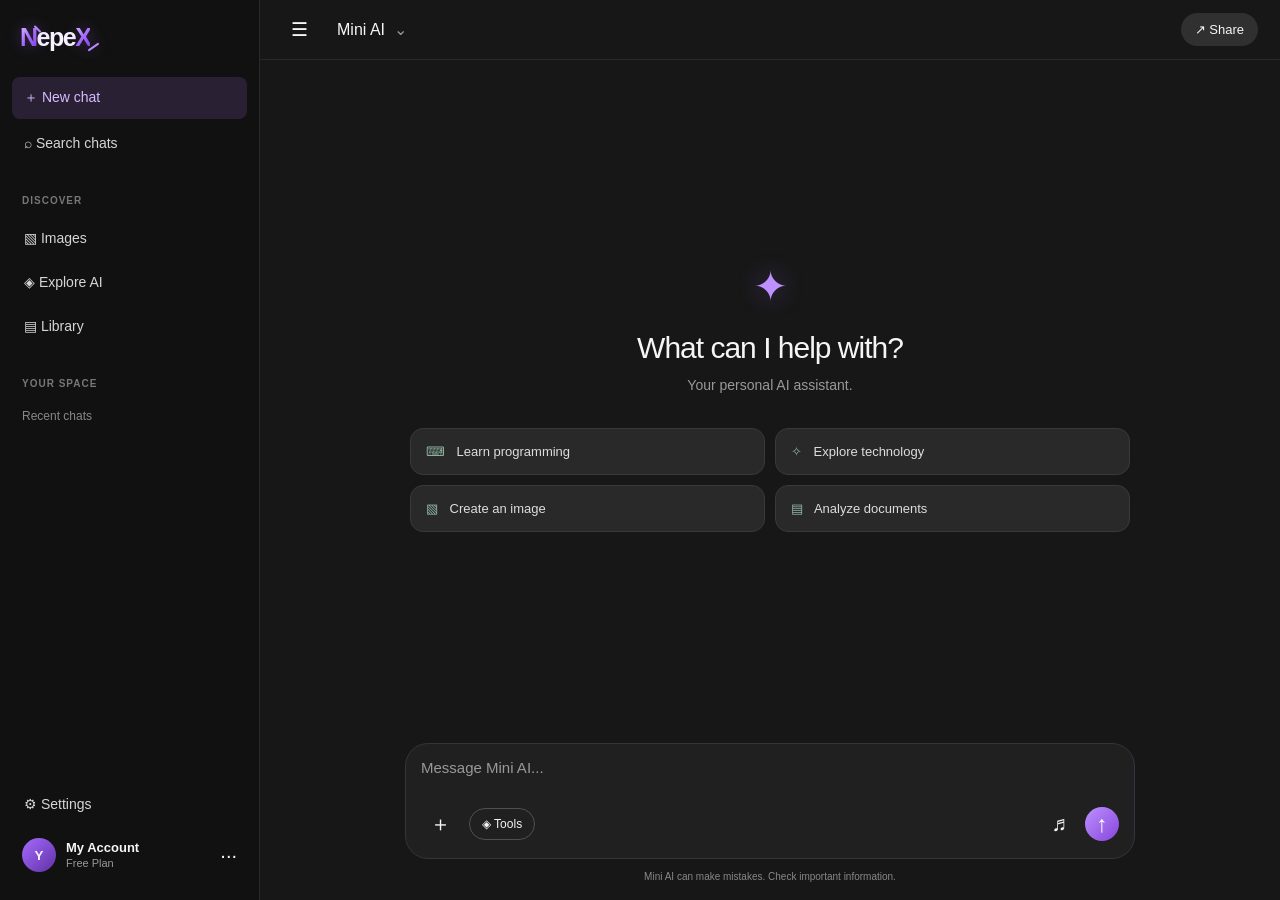
==== index.html @ f438d173 "Add files via upload" ====
<!DOCTYPE html>
<html lang="en">
<head>
    <meta charset="UTF-8">
    <meta name="viewport" content="width=device-width, initial-scale=1.0">
    <title>NepeX</title>
    <link rel="stylesheet" href="style.css">
</head>

<body>

<div class="app">

    <!-- SIDEBAR -->
    <aside class="sidebar" id="sidebar">

        <div class="side-top">
            <div class="brand">
    <span class="logo-n">N</span><span>epe</span><span class="logo-x">X</span>
</div>
            <button class="icon-btn close-btn" onclick="toggleSidebar()">✕</button>
        </div>

        <button class="side-button active" onclick="newChat()">
            ＋ New chat
        </button>

        <button class="side-button" onclick="showFeature('Search chats')">
            ⌕ Search chats
        </button>

        <div class="menu-label">DISCOVER</div>

        <button class="side-button" onclick="showFeature('Images')">
            ▧ Images
        </button>

        <button class="side-button" onclick="showFeature('Explore AI')">
            ◈ Explore AI
        </button>

        <button class="side-button" onclick="showFeature('Library')">
            ▤ Library
        </button>

        <div class="menu-label">YOUR SPACE</div>

        <div class="recent-label">Recent chats</div>
        <div id="history">
            <div class="history-item">✦ Welcome to Mini AI</div>
        </div>

        <div class="side-bottom">
            <button class="side-button" onclick="showFeature('Settings')">
                ⚙ Settings
            </button>

            <button class="profile" onclick="showFeature('My Account')">
                <div class="avatar">Y</div>
                <div>
                    <strong>My Account</strong>
                    <small>Free Plan</small>
                </div>
                <span class="profile-more">···</span>
            </button>
        </div>

    </aside>

    <!-- MAIN CONTENT -->
    <main class="main">

        <header class="topbar">
            <div class="top-left">
                <button class="icon-btn" onclick="toggleSidebar()">☰</button>
                <span class="mobile-brand">Mini AI</span>
                <button class="model-btn" onclick="showFeature('Model selection')">
                    Mini AI <span>⌄</span>
                </button>
            </div>

            <button class="share-btn" onclick="showFeature('Share')">
                ↗ Share
            </button>
        </header>

        <!-- CHAT AREA -->
        <section class="chat-area" id="chatArea">

            <div class="welcome" id="welcome">

                <div class="welcome-icon">✦</div>

                <h1>What can I help with?</h1>

                <p>Your personal AI assistant.</p>

                <div class="suggestions">

                    <button onclick="useSuggestion('What is HTML?')">
                        <span>⌨</span>
                        Learn programming
                    </button>

                    <button onclick="useSuggestion('Explain CSS')">
                        <span>✧</span>
                        Explore technology
                    </button>

                    <button onclick="showFeature('Image generation')">
                        <span>▧</span>
                        Create an image
                    </button>

                    <button onclick="showFeature('Document analysis')">
                        <span>▤</span>
                        Analyze documents
                    </button>

                </div>

            </div>

            <div id="chatbox" class="chatbox"></div>

        </section>

        <!-- INPUT AREA -->
        <footer class="input-section">

            <div class="input-box">

                <textarea
                    id="userInput"
                    placeholder="Message Mini AI..."
                    rows="1"
                ></textarea>

                <div class="input-actions">

                    <div class="left-actions">
                        <button class="input-btn"
                            onclick="showFeature('File attachments')">
                            ＋
                        </button>

                        <button class="tool-btn"
                            onclick="showFeature('Tools')">
                            ◈ Tools
                        </button>
                    </div>

                    <div class="right-actions">

                        <button class="input-btn"
                            onclick="showFeature('Voice mode')">
                            ♬
                        </button>

                        <button class="send-btn" onclick="sendMessage()">
                            ↑
                        </button>

                    </div>

                </div>

            </div>

            <p class="disclaimer">
                Mini AI can make mistakes. Check important information.
            </p>

        </footer>

    </main>

</div>

<!-- NOTIFICATION -->
<div id="toast" class="toast"></div>

<script src="script.js"></script>

</body>
</html>
---- style.css ----
* {
    margin: 0;
    padding: 0;
    box-sizing: border-box;
}

body {
    background: #212121;
    color: #ececec;
    font-family: Arial, sans-serif;
    height: 100vh;
    overflow: hidden;
}

button {
    font-family: inherit;
    cursor: pointer;
    color: inherit;
    border: none;
}

/* MAIN APP */

.app {
    display: flex;
    height: 100vh;
}

/* SIDEBAR */

.sidebar {
    width: 260px;
    background: #171717;
    padding: 18px 12px;
    display: flex;
    flex-direction: column;
    flex-shrink: 0;
    transition: margin-left 0.25s ease;
}

.sidebar.hidden {
    margin-left: -260px;
}

.side-top {
    display: flex;
    justify-content: space-between;
    align-items: center;
    padding: 5px 8px 25px;
}

.brand {
    font-size: 21px;
    font-weight: bold;
    letter-spacing: -1px;
}

.icon-btn {
    background: transparent;
    padding: 9px;
    border-radius: 8px;
    font-size: 19px;
}

.icon-btn:hover,
.side-button:hover,
.profile:hover {
    background: #292929;
}

.close-btn {
    display: none;
}

.side-button {
    width: 100%;
    background: transparent;
    padding: 12px;
    text-align: left;
    border-radius: 8px;
    font-size: 14px;
    color: #d6d6d6;
    margin-bottom: 4px;
}

.side-button.active {
    background: #292929;
}

.menu-label {
    font-size: 10px;
    color: #777;
    font-weight: bold;
    margin: 28px 10px 12px;
    letter-spacing: 1px;
}

.recent-label {
    font-size: 12px;
    color: #888;
    margin: 8px 10px;
}

.history-item {
    padding: 10px;
    font-size: 13px;
    color: #aaa;
    border-radius: 7px;
    overflow: hidden;
    text-overflow: ellipsis;
    white-space: nowrap;
}

.side-bottom {
    margin-top: auto;
}

.profile {
    display: flex;
    width: 100%;
    align-items: center;
    gap: 10px;
    padding: 10px;
    background: transparent;
    text-align: left;
    border-radius: 9px;
}

.avatar {
    width: 34px;
    height: 34px;
    border-radius: 50%;
    background: #477b68;
    display: grid;
    place-items: center;
    font-weight: bold;
}

.profile strong {
    display: block;
    font-size: 13px;
}

.profile small {
    color: #999;
    font-size: 11px;
}

.profile-more {
    margin-left: auto;
    font-size: 20px;
}

/* MAIN AREA */

.main {
    flex: 1;
    min-width: 0;
    display: flex;
    flex-direction: column;
    position: relative;
}

.topbar {
    height: 60px;
    display: flex;
    align-items: center;
    justify-content: space-between;
    padding: 0 22px;
}

.top-left {
    display: flex;
    align-items: center;
    gap: 12px;
}

.model-btn {
    background: transparent;
    font-size: 16px;
    padding: 8px;
}

.model-btn span {
    color: #999;
    margin-left: 5px;
}

.share-btn {
    background: #303030;
    padding: 9px 14px;
    border-radius: 20px;
    font-size: 13px;
}

.share-btn:hover {
    background: #414141;
}

.mobile-brand {
    display: none;
}

/* CHAT AREA */

.chat-area {
    flex: 1;
    overflow-y: auto;
    display: flex;
    flex-direction: column;
    align-items: center;
    padding: 20px;
}

.welcome {
    margin: auto;
    width: 100%;
    max-width: 720px;
    text-align: center;
    padding: 20px 0;
}

.welcome-icon {
    font-size: 42px;
    color: #91b9a7;
    margin-bottom: 20px;
}

.welcome h1 {
    font-size: 30px;
    font-weight: 500;
    letter-spacing: -1px;
}

.welcome p {
    color: #999;
    margin-top: 12px;
    font-size: 14px;
}

.suggestions {
    display: grid;
    grid-template-columns: 1fr 1fr;
    gap: 10px;
    margin-top: 35px;
}

.suggestions button {
    background: #292929;
    border: 1px solid #393939;
    border-radius: 13px;
    padding: 15px;
    text-align: left;
    font-size: 13px;
    color: #ddd;
}

.suggestions button:hover {
    background: #353535;
}

.suggestions span {
    margin-right: 8px;
    color: #91b9a7;
}

/* CHAT MESSAGES */

.chatbox {
    width: 100%;
    max-width: 720px;
    margin: 0 auto;
}

.message {
    margin: 16px 0;
    padding: 13px 16px;
    line-height: 1.7;
    font-size: 14px;
    border-radius: 15px;
    max-width: 85%;
    overflow-wrap: anywhere;
}

.user-message {
    background: #303030;
    margin-left: auto;
    width: fit-content;
}

.ai-message {
    color: #e5e5e5;
    margin-right: auto;
}

/* INPUT */

.input-section {
    width: 100%;
    max-width: 770px;
    padding: 10px 20px 18px;
    margin: 0 auto;
}

.input-box {
    background: #303030;
    border: 1px solid #454545;
    border-radius: 23px;
    padding: 15px;
}

.input-box:focus-within {
    border-color: #666;
}

textarea {
    width: 100%;
    resize: none;
    outline: none;
    border: none;
    background: transparent;
    color: white;
    font-size: 15px;
    min-height: 30px;
    max-height: 130px;
    font-family: inherit;
}

textarea::placeholder {
    color: #999;
}

.input-actions {
    display: flex;
    justify-content: space-between;
    align-items: center;
    margin-top: 12px;
}

.left-actions,
.right-actions {
    display: flex;
    align-items: center;
    gap: 9px;
}

.input-btn {
    background: transparent;
    font-size: 21px;
    padding: 5px 9px;
    border-radius: 50%;
}

.input-btn:hover,
.tool-btn:hover {
    background: #454545;
}

.tool-btn {
    background: transparent;
    padding: 8px 12px;
    border: 1px solid #505050;
    border-radius: 20px;
    font-size: 12px;
}

.send-btn {
    width: 34px;
    height: 34px;
    border-radius: 50%;
    background: #eee;
    color: #171717;
    font-size: 23px;
    font-weight: bold;
}

.send-btn:hover {
    background: #ccc;
}

.disclaimer {
    text-align: center;
    font-size: 10px;
    color: #888;
    margin-top: 12px;
}

/* NOTIFICATION */

.toast {
    position: fixed;
    bottom: 25px;
    left: 50%;
    transform: translateX(-50%) translateY(20px);
    background: #333;
    border: 1px solid #555;
    padding: 13px 20px;
    border-radius: 10px;
    font-size: 13px;
    opacity: 0;
    pointer-events: none;
    transition: 0.25s;
    z-index: 100;
}

.toast.show {
    opacity: 1;
    transform: translateX(-50%) translateY(0);
}

/* MOBILE */

@media (max-width: 650px) {

    .sidebar {
        position: fixed;
        top: 0;
        bottom: 0;
        left: 0;
        z-index: 20;
        width: 270px;
    }

    .sidebar.hidden {
        margin-left: -270px;
    }

    .close-btn {
        display: block;
    }

    .mobile-brand {
        display: block;
        font-weight: bold;
    }

    .topbar {
        padding: 0 10px;
    }

    .welcome h1 {
        font-size: 24px;
    }

    .suggestions {
        grid-template-columns: 1fr;
    }

    .input-section {
        padding: 10px;
    }

    .share-btn {
        font-size: 12px;
    }
}

.history-item {
    display: block;
    color: #aaa;
    font-size: 13px;
    padding: 11px;
    border-radius: 8px;
    margin-bottom: 3px;
    overflow: hidden;
    text-overflow: ellipsis;
    white-space: nowrap;
}

.history-item:hover {
    background: #292929 !important;
    color: white;
}
/* =========================
   NEPEX PREMIUM DESIGN
========================= */

:root {
    --bg: #171717;
    --sidebar: #111111;
    --panel: #202020;
    --border: #303030;
    --text: #f5f5f5;
    --muted: #929292;
    --purple: #a66bff;
    --purple-light: #d0aaff;
}

/* Main background */

body {
    background: var(--bg);
    color: var(--text);
}

/* Sidebar */

.sidebar {
    background: var(--sidebar);
    border-right: 1px solid #292929;
}

/* Premium NepeX logo */

.brand {
    display: inline-flex;
    align-items: center;
    font-size: 25px;
    font-weight: 800;
    letter-spacing: -1.5px;
    color: #f5f1ff;
    position: relative;
}

.logo-n,
.logo-x {
    display: inline-block;
    position: relative;
    background: linear-gradient(
        135deg,
        #e0c5ff,
        #a66bff,
        #7738df
    );

    -webkit-background-clip: text;
    background-clip: text;
    color: transparent;
    filter: drop-shadow(0 0 7px rgba(166, 107, 255, 0.35));
}

.logo-n::after {
    content: "";
    position: absolute;
    width: 9px;
    height: 2px;
    background: #b987ff;
    right: -5px;
    top: 5px;
    transform: rotate(45deg);
    border-radius: 5px;
}

.logo-x::after {
    content: "";
    position: absolute;
    width: 13px;
    height: 2px;
    background: #b987ff;
    right: -10px;
    bottom: 4px;
    transform: rotate(-35deg);
    border-radius: 5px;
}

/* Sidebar buttons */

.side-button {
    transition: 0.2s ease;
}

.side-button:hover {
    background: #25212b;
}

.side-button.active {
    background: #292033;
    color: #d7baff;
}

/* Header */

header {
    border-bottom: 1px solid #292929;
}

/* Input area */

.input-box {
    background: #202020;
    border: 1px solid #38323f;
    transition: 0.25s ease;
}

.input-box:focus-within {
    border-color: #8050b8;
    box-shadow: 0 0 0 3px rgba(166, 107, 255, 0.08);
}

/* Send button */

.send-btn {
    background: linear-gradient(135deg, #bd91ff, #8645db);
    color: white;
    border: none;
    transition: 0.2s ease;
}

.send-btn:hover {
    transform: scale(1.06);
    box-shadow: 0 0 18px rgba(166, 107, 255, 0.35);
}

/* Suggestion cards */

.suggestion-card {
    background: #202020;
    border: 1px solid #333333;
    transition: 0.2s ease;
}

.suggestion-card:hover {
    border-color: #8156b5;
    background: #25212b;
    transform: translateY(-3px);
}

/* Welcome icon */

.welcome-icon {
    color: #bd91ff;
    filter: drop-shadow(0 0 12px rgba(166, 107, 255, 0.4));
}

/* User avatar */

.avatar {
    background: linear-gradient(135deg, #a66bff, #6030a5);
}

/* Chat history */

.history-item:hover {
    background: #25212b;
}

/* Toast notifications */

.toast {
    border: 1px solid #62458a;
    background: #201a29;
}

/* Smooth interactions */

button {
    transition: all 0.2s ease;
}
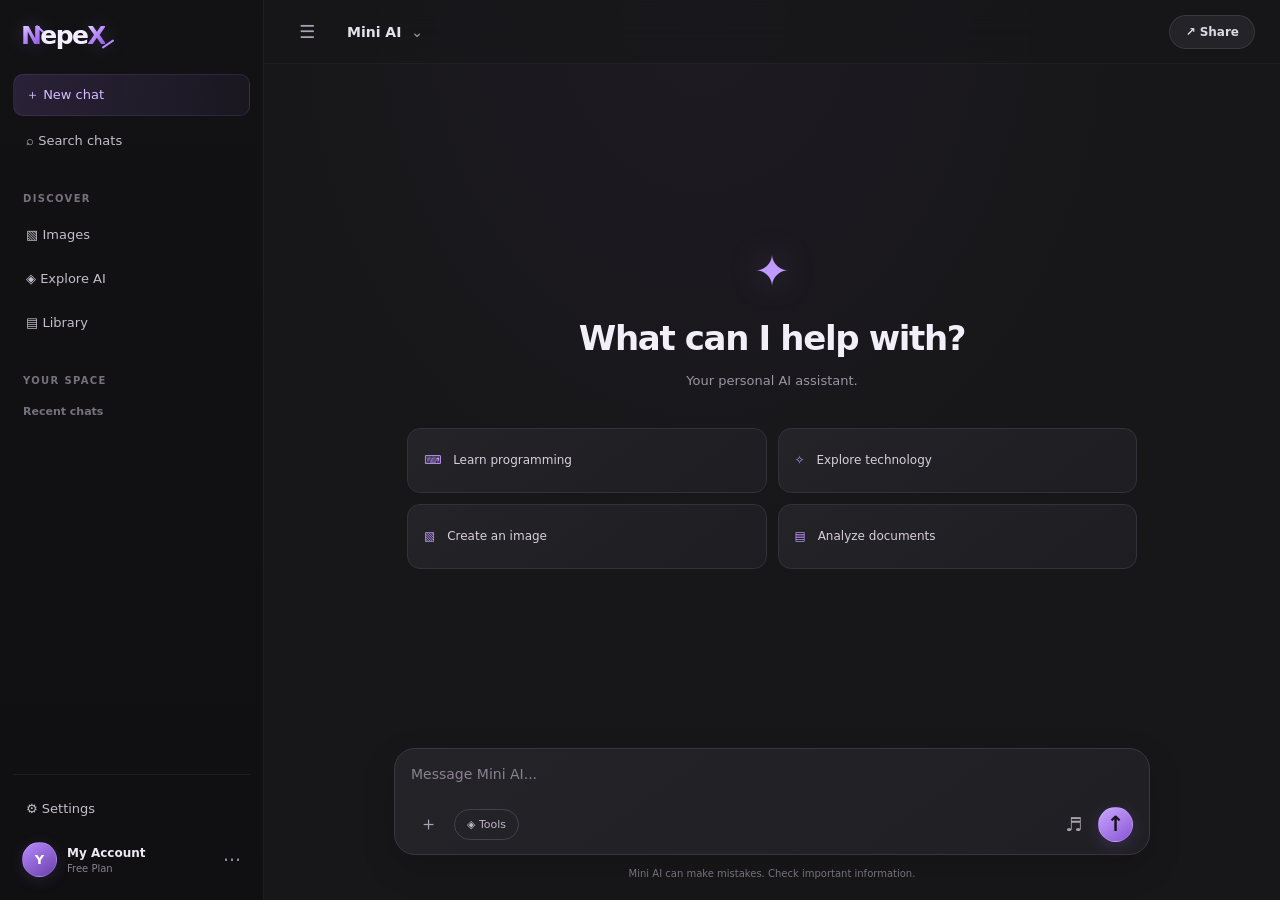
==== commit 018c08fe: "Updated design" ====
--- a/index.html
+++ b/index.html
@@ -1,187 +1,187 @@
-
-<!DOCTYPE html>
-<html lang="en">
-<head>
-    <meta charset="UTF-8">
-    <meta name="viewport" content="width=device-width, initial-scale=1.0">
-    <title>NepeX</title>
-    <link rel="stylesheet" href="style.css">
-</head>
-
-<body>
-
-<div class="app">
-
-    <!-- SIDEBAR -->
-    <aside class="sidebar" id="sidebar">
-
-        <div class="side-top">
-            <div class="brand">
-    <span class="logo-n">N</span><span>epe</span><span class="logo-x">X</span>
-</div>
-            <button class="icon-btn close-btn" onclick="toggleSidebar()">✕</button>
-        </div>
-
-        <button class="side-button active" onclick="newChat()">
-            ＋ New chat
-        </button>
-
-        <button class="side-button" onclick="showFeature('Search chats')">
-            ⌕ Search chats
-        </button>
-
-        <div class="menu-label">DISCOVER</div>
-
-        <button class="side-button" onclick="showFeature('Images')">
-            ▧ Images
-        </button>
-
-        <button class="side-button" onclick="showFeature('Explore AI')">
-            ◈ Explore AI
-        </button>
-
-        <button class="side-button" onclick="showFeature('Library')">
-            ▤ Library
-        </button>
-
-        <div class="menu-label">YOUR SPACE</div>
-
-        <div class="recent-label">Recent chats</div>
-        <div id="history">
-            <div class="history-item">✦ Welcome to Mini AI</div>
-        </div>
-
-        <div class="side-bottom">
-            <button class="side-button" onclick="showFeature('Settings')">
-                ⚙ Settings
-            </button>
-
-            <button class="profile" onclick="showFeature('My Account')">
-                <div class="avatar">Y</div>
-                <div>
-                    <strong>My Account</strong>
-                    <small>Free Plan</small>
-                </div>
-                <span class="profile-more">···</span>
-            </button>
-        </div>
-
-    </aside>
-
-    <!-- MAIN CONTENT -->
-    <main class="main">
-
-        <header class="topbar">
-            <div class="top-left">
-                <button class="icon-btn" onclick="toggleSidebar()">☰</button>
-                <span class="mobile-brand">Mini AI</span>
-                <button class="model-btn" onclick="showFeature('Model selection')">
-                    Mini AI <span>⌄</span>
-                </button>
-            </div>
-
-            <button class="share-btn" onclick="showFeature('Share')">
-                ↗ Share
-            </button>
-        </header>
-
-        <!-- CHAT AREA -->
-        <section class="chat-area" id="chatArea">
-
-            <div class="welcome" id="welcome">
-
-                <div class="welcome-icon">✦</div>
-
-                <h1>What can I help with?</h1>
-
-                <p>Your personal AI assistant.</p>
-
-                <div class="suggestions">
-
-                    <button onclick="useSuggestion('What is HTML?')">
-                        <span>⌨</span>
-                        Learn programming
-                    </button>
-
-                    <button onclick="useSuggestion('Explain CSS')">
-                        <span>✧</span>
-                        Explore technology
-                    </button>
-
-                    <button onclick="showFeature('Image generation')">
-                        <span>▧</span>
-                        Create an image
-                    </button>
-
-                    <button onclick="showFeature('Document analysis')">
-                        <span>▤</span>
-                        Analyze documents
-                    </button>
-
-                </div>
-
-            </div>
-
-            <div id="chatbox" class="chatbox"></div>
-
-        </section>
-
-        <!-- INPUT AREA -->
-        <footer class="input-section">
-
-            <div class="input-box">
-
-                <textarea
-                    id="userInput"
-                    placeholder="Message Mini AI..."
-                    rows="1"
-                ></textarea>
-
-                <div class="input-actions">
-
-                    <div class="left-actions">
-                        <button class="input-btn"
-                            onclick="showFeature('File attachments')">
-                            ＋
-                        </button>
-
-                        <button class="tool-btn"
-                            onclick="showFeature('Tools')">
-                            ◈ Tools
-                        </button>
-                    </div>
-
-                    <div class="right-actions">
-
-                        <button class="input-btn"
-                            onclick="showFeature('Voice mode')">
-                            ♬
-                        </button>
-
-                        <button class="send-btn" onclick="sendMessage()">
-                            ↑
-                        </button>
-
-                    </div>
-
-                </div>
-
-            </div>
-
-            <p class="disclaimer">
-                Mini AI can make mistakes. Check important information.
-            </p>
-
-        </footer>
-
-    </main>
-
-</div>
-
-<!-- NOTIFICATION -->
-<div id="toast" class="toast"></div>
-
-<script src="script.js"></script>
-
-</body>
-</html>
+
+<!DOCTYPE html>
+<html lang="en">
+<head>
+    <meta charset="UTF-8">
+    <meta name="viewport" content="width=device-width, initial-scale=1.0">
+    <title>NepeX</title>
+    <link rel="stylesheet" href="style.css">
+</head>
+
+<body>
+
+<div class="app">
+
+    <!-- SIDEBAR -->
+    <aside class="sidebar" id="sidebar">
+
+        <div class="side-top">
+            <div class="brand">
+    <span class="logo-n">N</span><span>epe</span><span class="logo-x">X</span>
+</div>
+            <button class="icon-btn close-btn" onclick="toggleSidebar()">✕</button>
+        </div>
+
+        <button class="side-button active" onclick="newChat()">
+            ＋ New chat
+        </button>
+
+        <button class="side-button" onclick="showFeature('Search chats')">
+            ⌕ Search chats
+        </button>
+
+        <div class="menu-label">DISCOVER</div>
+
+        <button class="side-button" onclick="showFeature('Images')">
+            ▧ Images
+        </button>
+
+        <button class="side-button" onclick="showFeature('Explore AI')">
+            ◈ Explore AI
+        </button>
+
+        <button class="side-button" onclick="showFeature('Library')">
+            ▤ Library
+        </button>
+
+        <div class="menu-label">YOUR SPACE</div>
+
+        <div class="recent-label">Recent chats</div>
+        <div id="history">
+            <div class="history-item">✦ Welcome to Mini AI</div>
+        </div>
+
+        <div class="side-bottom">
+            <button class="side-button" onclick="showFeature('Settings')">
+                ⚙ Settings
+            </button>
+
+            <button class="profile" onclick="showFeature('My Account')">
+                <div class="avatar">Y</div>
+                <div>
+                    <strong>My Account</strong>
+                    <small>Free Plan</small>
+                </div>
+                <span class="profile-more">···</span>
+            </button>
+        </div>
+
+    </aside>
+
+    <!-- MAIN CONTENT -->
+    <main class="main">
+
+        <header class="topbar">
+            <div class="top-left">
+                <button class="icon-btn" onclick="toggleSidebar()">☰</button>
+                <span class="mobile-brand">Mini AI</span>
+                <button class="model-btn" onclick="showFeature('Model selection')">
+                    Mini AI <span>⌄</span>
+                </button>
+            </div>
+
+            <button class="share-btn" onclick="showFeature('Share')">
+                ↗ Share
+            </button>
+        </header>
+
+        <!-- CHAT AREA -->
+        <section class="chat-area" id="chatArea">
+
+            <div class="welcome" id="welcome">
+
+                <div class="welcome-icon">✦</div>
+
+                <h1>What can I help with?</h1>
+
+                <p>Your personal AI assistant.</p>
+
+                <div class="suggestions">
+
+                    <button onclick="useSuggestion('What is HTML?')">
+                        <span>⌨</span>
+                        Learn programming
+                    </button>
+
+                    <button onclick="useSuggestion('Explain CSS')">
+                        <span>✧</span>
+                        Explore technology
+                    </button>
+
+                    <button onclick="showFeature('Image generation')">
+                        <span>▧</span>
+                        Create an image
+                    </button>
+
+                    <button onclick="showFeature('Document analysis')">
+                        <span>▤</span>
+                        Analyze documents
+                    </button>
+
+                </div>
+
+            </div>
+
+            <div id="chatbox" class="chatbox"></div>
+
+        </section>
+
+        <!-- INPUT AREA -->
+        <footer class="input-section">
+
+            <div class="input-box">
+
+                <textarea
+                    id="userInput"
+                    placeholder="Message Mini AI..."
+                    rows="1"
+                ></textarea>
+
+                <div class="input-actions">
+
+                    <div class="left-actions">
+                        <button class="input-btn"
+                            onclick="showFeature('File attachments')">
+                            ＋
+                        </button>
+
+                        <button class="tool-btn"
+                            onclick="showFeature('Tools')">
+                            ◈ Tools
+                        </button>
+                    </div>
+
+                    <div class="right-actions">
+
+                        <button class="input-btn"
+                            onclick="showFeature('Voice mode')">
+                            ♬
+                        </button>
+
+                        <button class="send-btn" onclick="sendMessage()">
+                            ↑
+                        </button>
+
+                    </div>
+
+                </div>
+
+            </div>
+
+            <p class="disclaimer">
+                Mini AI can make mistakes. Check important information.
+            </p>
+
+        </footer>
+
+    </main>
+
+</div>
+
+<!-- NOTIFICATION -->
+<div id="toast" class="toast"></div>
+
+<script src="script.js"></script>
+
+</body>
+</html>
--- a/style.css
+++ b/style.css
@@ -1,649 +1,741 @@
-
-* {
-    margin: 0;
-    padding: 0;
-    box-sizing: border-box;
-}
-
-body {
-    background: #212121;
-    color: #ececec;
-    font-family: Arial, sans-serif;
-    height: 100vh;
-    overflow: hidden;
-}
-
-button {
-    font-family: inherit;
-    cursor: pointer;
-    color: inherit;
-    border: none;
-}
-
-/* MAIN APP */
-
-.app {
-    display: flex;
-    height: 100vh;
-}
-
-/* SIDEBAR */
-
-.sidebar {
-    width: 260px;
-    background: #171717;
-    padding: 18px 12px;
-    display: flex;
-    flex-direction: column;
-    flex-shrink: 0;
-    transition: margin-left 0.25s ease;
-}
-
-.sidebar.hidden {
-    margin-left: -260px;
-}
-
-.side-top {
-    display: flex;
-    justify-content: space-between;
-    align-items: center;
-    padding: 5px 8px 25px;
-}
-
-.brand {
-    font-size: 21px;
-    font-weight: bold;
-    letter-spacing: -1px;
-}
-
-.icon-btn {
-    background: transparent;
-    padding: 9px;
-    border-radius: 8px;
-    font-size: 19px;
-}
-
-.icon-btn:hover,
-.side-button:hover,
-.profile:hover {
-    background: #292929;
-}
-
-.close-btn {
-    display: none;
-}
-
-.side-button {
-    width: 100%;
-    background: transparent;
-    padding: 12px;
-    text-align: left;
-    border-radius: 8px;
-    font-size: 14px;
-    color: #d6d6d6;
-    margin-bottom: 4px;
-}
-
-.side-button.active {
-    background: #292929;
-}
-
-.menu-label {
-    font-size: 10px;
-    color: #777;
-    font-weight: bold;
-    margin: 28px 10px 12px;
-    letter-spacing: 1px;
-}
-
-.recent-label {
-    font-size: 12px;
-    color: #888;
-    margin: 8px 10px;
-}
-
-.history-item {
-    padding: 10px;
-    font-size: 13px;
-    color: #aaa;
-    border-radius: 7px;
-    overflow: hidden;
-    text-overflow: ellipsis;
-    white-space: nowrap;
-}
-
-.side-bottom {
-    margin-top: auto;
-}
-
-.profile {
-    display: flex;
-    width: 100%;
-    align-items: center;
-    gap: 10px;
-    padding: 10px;
-    background: transparent;
-    text-align: left;
-    border-radius: 9px;
-}
-
-.avatar {
-    width: 34px;
-    height: 34px;
-    border-radius: 50%;
-    background: #477b68;
-    display: grid;
-    place-items: center;
-    font-weight: bold;
-}
-
-.profile strong {
-    display: block;
-    font-size: 13px;
-}
-
-.profile small {
-    color: #999;
-    font-size: 11px;
-}
-
-.profile-more {
-    margin-left: auto;
-    font-size: 20px;
-}
-
-/* MAIN AREA */
-
-.main {
-    flex: 1;
-    min-width: 0;
-    display: flex;
-    flex-direction: column;
-    position: relative;
-}
-
-.topbar {
-    height: 60px;
-    display: flex;
-    align-items: center;
-    justify-content: space-between;
-    padding: 0 22px;
-}
-
-.top-left {
-    display: flex;
-    align-items: center;
-    gap: 12px;
-}
-
-.model-btn {
-    background: transparent;
-    font-size: 16px;
-    padding: 8px;
-}
-
-.model-btn span {
-    color: #999;
-    margin-left: 5px;
-}
-
-.share-btn {
-    background: #303030;
-    padding: 9px 14px;
-    border-radius: 20px;
-    font-size: 13px;
-}
-
-.share-btn:hover {
-    background: #414141;
-}
-
-.mobile-brand {
-    display: none;
-}
-
-/* CHAT AREA */
-
-.chat-area {
-    flex: 1;
-    overflow-y: auto;
-    display: flex;
-    flex-direction: column;
-    align-items: center;
-    padding: 20px;
-}
-
-.welcome {
-    margin: auto;
-    width: 100%;
-    max-width: 720px;
-    text-align: center;
-    padding: 20px 0;
-}
-
-.welcome-icon {
-    font-size: 42px;
-    color: #91b9a7;
-    margin-bottom: 20px;
-}
-
-.welcome h1 {
-    font-size: 30px;
-    font-weight: 500;
-    letter-spacing: -1px;
-}
-
-.welcome p {
-    color: #999;
-    margin-top: 12px;
-    font-size: 14px;
-}
-
-.suggestions {
-    display: grid;
-    grid-template-columns: 1fr 1fr;
-    gap: 10px;
-    margin-top: 35px;
-}
-
-.suggestions button {
-    background: #292929;
-    border: 1px solid #393939;
-    border-radius: 13px;
-    padding: 15px;
-    text-align: left;
-    font-size: 13px;
-    color: #ddd;
-}
-
-.suggestions button:hover {
-    background: #353535;
-}
-
-.suggestions span {
-    margin-right: 8px;
-    color: #91b9a7;
-}
-
-/* CHAT MESSAGES */
-
-.chatbox {
-    width: 100%;
-    max-width: 720px;
-    margin: 0 auto;
-}
-
-.message {
-    margin: 16px 0;
-    padding: 13px 16px;
-    line-height: 1.7;
-    font-size: 14px;
-    border-radius: 15px;
-    max-width: 85%;
-    overflow-wrap: anywhere;
-}
-
-.user-message {
-    background: #303030;
-    margin-left: auto;
-    width: fit-content;
-}
-
-.ai-message {
-    color: #e5e5e5;
-    margin-right: auto;
-}
-
-/* INPUT */
-
-.input-section {
-    width: 100%;
-    max-width: 770px;
-    padding: 10px 20px 18px;
-    margin: 0 auto;
-}
-
-.input-box {
-    background: #303030;
-    border: 1px solid #454545;
-    border-radius: 23px;
-    padding: 15px;
-}
-
-.input-box:focus-within {
-    border-color: #666;
-}
-
-textarea {
-    width: 100%;
-    resize: none;
-    outline: none;
-    border: none;
-    background: transparent;
-    color: white;
-    font-size: 15px;
-    min-height: 30px;
-    max-height: 130px;
-    font-family: inherit;
-}
-
-textarea::placeholder {
-    color: #999;
-}
-
-.input-actions {
-    display: flex;
-    justify-content: space-between;
-    align-items: center;
-    margin-top: 12px;
-}
-
-.left-actions,
-.right-actions {
-    display: flex;
-    align-items: center;
-    gap: 9px;
-}
-
-.input-btn {
-    background: transparent;
-    font-size: 21px;
-    padding: 5px 9px;
-    border-radius: 50%;
-}
-
-.input-btn:hover,
-.tool-btn:hover {
-    background: #454545;
-}
-
-.tool-btn {
-    background: transparent;
-    padding: 8px 12px;
-    border: 1px solid #505050;
-    border-radius: 20px;
-    font-size: 12px;
-}
-
-.send-btn {
-    width: 34px;
-    height: 34px;
-    border-radius: 50%;
-    background: #eee;
-    color: #171717;
-    font-size: 23px;
-    font-weight: bold;
-}
-
-.send-btn:hover {
-    background: #ccc;
-}
-
-.disclaimer {
-    text-align: center;
-    font-size: 10px;
-    color: #888;
-    margin-top: 12px;
-}
-
-/* NOTIFICATION */
-
-.toast {
-    position: fixed;
-    bottom: 25px;
-    left: 50%;
-    transform: translateX(-50%) translateY(20px);
-    background: #333;
-    border: 1px solid #555;
-    padding: 13px 20px;
-    border-radius: 10px;
-    font-size: 13px;
-    opacity: 0;
-    pointer-events: none;
-    transition: 0.25s;
-    z-index: 100;
-}
-
-.toast.show {
-    opacity: 1;
-    transform: translateX(-50%) translateY(0);
-}
-
-/* MOBILE */
-
-@media (max-width: 650px) {
-
-    .sidebar {
-        position: fixed;
-        top: 0;
-        bottom: 0;
-        left: 0;
-        z-index: 20;
-        width: 270px;
-    }
-
-    .sidebar.hidden {
-        margin-left: -270px;
-    }
-
-    .close-btn {
-        display: block;
-    }
-
-    .mobile-brand {
-        display: block;
-        font-weight: bold;
-    }
-
-    .topbar {
-        padding: 0 10px;
-    }
-
-    .welcome h1 {
-        font-size: 24px;
-    }
-
-    .suggestions {
-        grid-template-columns: 1fr;
-    }
-
-    .input-section {
-        padding: 10px;
-    }
-
-    .share-btn {
-        font-size: 12px;
-    }
-}
-
-.history-item {
-    display: block;
-    color: #aaa;
-    font-size: 13px;
-    padding: 11px;
-    border-radius: 8px;
-    margin-bottom: 3px;
-    overflow: hidden;
-    text-overflow: ellipsis;
-    white-space: nowrap;
-}
-
-.history-item:hover {
-    background: #292929 !important;
-    color: white;
-}
-/* =========================
-   NEPEX PREMIUM DESIGN
-========================= */
-
-:root {
-    --bg: #171717;
-    --sidebar: #111111;
-    --panel: #202020;
-    --border: #303030;
-    --text: #f5f5f5;
-    --muted: #929292;
-    --purple: #a66bff;
-    --purple-light: #d0aaff;
-}
-
-/* Main background */
-
-body {
-    background: var(--bg);
-    color: var(--text);
-}
-
-/* Sidebar */
-
-.sidebar {
-    background: var(--sidebar);
-    border-right: 1px solid #292929;
-}
-
-/* Premium NepeX logo */
-
-.brand {
-    display: inline-flex;
-    align-items: center;
-    font-size: 25px;
-    font-weight: 800;
-    letter-spacing: -1.5px;
-    color: #f5f1ff;
-    position: relative;
-}
-
-.logo-n,
-.logo-x {
-    display: inline-block;
-    position: relative;
-    background: linear-gradient(
-        135deg,
-        #e0c5ff,
-        #a66bff,
-        #7738df
-    );
-
-    -webkit-background-clip: text;
-    background-clip: text;
-    color: transparent;
-    filter: drop-shadow(0 0 7px rgba(166, 107, 255, 0.35));
-}
-
-.logo-n::after {
-    content: "";
-    position: absolute;
-    width: 9px;
-    height: 2px;
-    background: #b987ff;
-    right: -5px;
-    top: 5px;
-    transform: rotate(45deg);
-    border-radius: 5px;
-}
-
-.logo-x::after {
-    content: "";
-    position: absolute;
-    width: 13px;
-    height: 2px;
-    background: #b987ff;
-    right: -10px;
-    bottom: 4px;
-    transform: rotate(-35deg);
-    border-radius: 5px;
-}
-
-/* Sidebar buttons */
-
-.side-button {
-    transition: 0.2s ease;
-}
-
-.side-button:hover {
-    background: #25212b;
-}
-
-.side-button.active {
-    background: #292033;
-    color: #d7baff;
-}
-
-/* Header */
-
-header {
-    border-bottom: 1px solid #292929;
-}
-
-/* Input area */
-
-.input-box {
-    background: #202020;
-    border: 1px solid #38323f;
-    transition: 0.25s ease;
-}
-
-.input-box:focus-within {
-    border-color: #8050b8;
-    box-shadow: 0 0 0 3px rgba(166, 107, 255, 0.08);
-}
-
-/* Send button */
-
-.send-btn {
-    background: linear-gradient(135deg, #bd91ff, #8645db);
-    color: white;
-    border: none;
-    transition: 0.2s ease;
-}
-
-.send-btn:hover {
-    transform: scale(1.06);
-    box-shadow: 0 0 18px rgba(166, 107, 255, 0.35);
-}
-
-/* Suggestion cards */
-
-.suggestion-card {
-    background: #202020;
-    border: 1px solid #333333;
-    transition: 0.2s ease;
-}
-
-.suggestion-card:hover {
-    border-color: #8156b5;
-    background: #25212b;
-    transform: translateY(-3px);
-}
-
-/* Welcome icon */
-
-.welcome-icon {
-    color: #bd91ff;
-    filter: drop-shadow(0 0 12px rgba(166, 107, 255, 0.4));
-}
-
-/* User avatar */
-
-.avatar {
-    background: linear-gradient(135deg, #a66bff, #6030a5);
-}
-
-/* Chat history */
-
-.history-item:hover {
-    background: #25212b;
-}
-
-/* Toast notifications */
-
-.toast {
-    border: 1px solid #62458a;
-    background: #201a29;
-}
-
-/* Smooth interactions */
-
-button {
-    transition: all 0.2s ease;
-}+/* =========================================================
+   NEPEX — PREMIUM DARK INTERFACE
+   Replace your existing style.css with this file.
+   Keeps the existing HTML/JavaScript class names.
+========================================================= */
+
+:root {
+    color-scheme: dark;
+    --bg: #171719;
+    --sidebar: #111113;
+    --surface: #202024;
+    --surface-hover: #29272f;
+    --surface-soft: #242229;
+    --border: #303036;
+    --border-strong: #40394b;
+    --text: #f4f1f8;
+    --muted: #a19ba9;
+    --muted-2: #77717f;
+    --purple: #a879f5;
+    --purple-bright: #c19aff;
+    --purple-deep: #7544c7;
+    --purple-wash: rgba(168, 121, 245, .12);
+    --shadow: 0 18px 55px rgba(0, 0, 0, .28);
+}
+
+* {
+    margin: 0;
+    padding: 0;
+    box-sizing: border-box;
+}
+
+html {
+    height: 100%;
+    background: var(--bg);
+}
+
+body {
+    min-height: 100%;
+    height: 100vh;
+    overflow: hidden;
+    background:
+        radial-gradient(ellipse at 55% 0%, rgba(116, 70, 166, .075), transparent 42%),
+        var(--bg);
+    color: var(--text);
+    font-family: Inter, ui-sans-serif, system-ui, -apple-system, BlinkMacSystemFont, "Segoe UI", sans-serif;
+    -webkit-font-smoothing: antialiased;
+}
+
+button {
+    font: inherit;
+    color: inherit;
+    border: 0;
+    cursor: pointer;
+}
+
+button:focus-visible,
+textarea:focus-visible {
+    outline: 2px solid var(--purple-bright);
+    outline-offset: 3px;
+}
+
+::selection {
+    background: rgba(168, 121, 245, .32);
+    color: white;
+}
+
+/* APP FRAME */
+
+.app {
+    display: flex;
+    width: 100%;
+    height: 100vh;
+    min-height: 0;
+}
+
+/* SIDEBAR */
+
+.sidebar {
+    position: relative;
+    z-index: 20;
+    display: flex;
+    flex: 0 0 264px;
+    flex-direction: column;
+    width: 264px;
+    min-height: 0;
+    padding: 19px 13px 14px;
+    overflow: hidden;
+    background: linear-gradient(180deg, #121214 0%, #101012 100%);
+    border-right: 1px solid rgba(255, 255, 255, .055);
+    transition: margin-left .28s ease, transform .28s ease;
+}
+
+.sidebar.hidden {
+    margin-left: -264px;
+}
+
+.side-top {
+    display: flex;
+    align-items: center;
+    justify-content: space-between;
+    padding: 4px 8px 26px;
+}
+
+.brand {
+    display: inline-flex;
+    align-items: center;
+    position: relative;
+    color: #f5f0ff;
+    font-size: 25px;
+    font-weight: 800;
+    letter-spacing: -1.6px;
+    line-height: 1;
+}
+
+.logo-n,
+.logo-x {
+    position: relative;
+    display: inline-block;
+    color: transparent;
+    background: linear-gradient(140deg, #eadcff 4%, #bd91ff 42%, #8652d8 100%);
+    -webkit-background-clip: text;
+    background-clip: text;
+    filter: drop-shadow(0 0 9px rgba(168, 121, 245, .23));
+}
+
+.logo-n::after {
+    content: "";
+    position: absolute;
+    width: 10px;
+    height: 2px;
+    top: 5px;
+    right: -5px;
+    border-radius: 10px;
+    background: #c39cff;
+    transform: rotate(43deg);
+}
+
+.logo-x::after {
+    content: "";
+    position: absolute;
+    width: 14px;
+    height: 2px;
+    right: -10px;
+    bottom: 3px;
+    border-radius: 10px;
+    background: #b78aff;
+    transform: rotate(-34deg);
+}
+
+.icon-btn {
+    display: inline-grid;
+    place-items: center;
+    min-width: 36px;
+    min-height: 36px;
+    padding: 8px;
+    border-radius: 10px;
+    background: transparent;
+    color: #aaa3b2;
+    font-size: 18px;
+    transition: background .2s ease, color .2s ease, transform .2s ease;
+}
+
+.icon-btn:hover,
+.side-button:hover,
+.profile:hover {
+    background: var(--surface-hover);
+    color: white;
+}
+
+.icon-btn:hover {
+    transform: translateY(-1px);
+}
+
+.close-btn {
+    display: none;
+}
+
+.side-button {
+    display: block;
+    width: 100%;
+    margin-bottom: 5px;
+    padding: 11px 12px;
+    border: 1px solid transparent;
+    border-radius: 10px;
+    background: transparent;
+    color: #c4becb;
+    text-align: left;
+    font-size: 13px;
+    font-weight: 500;
+    transition: background .2s ease, border-color .2s ease, color .2s ease, transform .2s ease;
+}
+
+.side-button:hover {
+    background: #211d28;
+    color: #eee7fa;
+}
+
+.side-button.active {
+    border-color: rgba(168, 121, 245, .13);
+    background: linear-gradient(100deg, rgba(168, 121, 245, .16), rgba(168, 121, 245, .055));
+    color: #d7bdff;
+}
+
+.menu-label {
+    margin: 28px 10px 11px;
+    color: #77717f;
+    font-size: 10px;
+    font-weight: 700;
+    letter-spacing: 1.35px;
+    text-transform: uppercase;
+}
+
+.recent-label {
+    margin: 8px 10px;
+    color: var(--muted-2);
+    font-size: 11px;
+    font-weight: 600;
+}
+
+.history-item {
+    display: block;
+    margin-bottom: 3px;
+    padding: 10px 11px;
+    overflow: hidden;
+    border: 1px solid transparent;
+    border-radius: 9px;
+    color: #a9a2b0;
+    font-size: 12px;
+    text-overflow: ellipsis;
+    white-space: nowrap;
+    transition: background .2s ease, color .2s ease;
+}
+
+.history-item:hover {
+    background: #211d28 !important;
+    color: #f1eaff;
+}
+
+.side-bottom {
+    margin-top: auto;
+    padding-top: 14px;
+    border-top: 1px solid rgba(255, 255, 255, .055);
+}
+
+.profile {
+    display: flex;
+    width: 100%;
+    align-items: center;
+    gap: 10px;
+    padding: 9px;
+    border-radius: 11px;
+    background: transparent;
+    color: var(--text);
+    text-align: left;
+    transition: background .2s ease;
+}
+
+.avatar {
+    display: grid;
+    flex: 0 0 35px;
+    width: 35px;
+    height: 35px;
+    place-items: center;
+    border: 1px solid rgba(255, 255, 255, .12);
+    border-radius: 50%;
+    background: linear-gradient(145deg, #b98aff, #6840a9);
+    color: white;
+    font-size: 13px;
+    font-weight: 800;
+    box-shadow: 0 3px 14px rgba(122, 72, 190, .22);
+}
+
+.profile strong {
+    display: block;
+    color: #eee9f3;
+    font-size: 12px;
+    font-weight: 650;
+}
+
+.profile small {
+    display: block;
+    margin-top: 3px;
+    color: #898290;
+    font-size: 10px;
+}
+
+.profile-more {
+    margin-left: auto;
+    color: #928b99;
+    font-size: 19px;
+}
+
+/* MAIN AREA */
+
+.main {
+    position: relative;
+    display: flex;
+    flex: 1;
+    flex-direction: column;
+    min-width: 0;
+    min-height: 0;
+}
+
+.topbar {
+    display: flex;
+    flex: 0 0 64px;
+    height: 64px;
+    align-items: center;
+    justify-content: space-between;
+    padding: 0 25px;
+    border-bottom: 1px solid rgba(255, 255, 255, .045);
+    background: rgba(23, 23, 25, .76);
+    backdrop-filter: blur(16px);
+}
+
+.top-left {
+    display: flex;
+    align-items: center;
+    gap: 12px;
+}
+
+.model-btn {
+    padding: 8px 10px;
+    border-radius: 9px;
+    background: transparent;
+    color: #e7e1ed;
+    font-size: 14px;
+    font-weight: 650;
+    transition: background .2s ease;
+}
+
+.model-btn:hover {
+    background: rgba(255, 255, 255, .055);
+}
+
+.model-btn span {
+    margin-left: 5px;
+    color: #928a9a;
+}
+
+.share-btn {
+    padding: 9px 15px;
+    border: 1px solid rgba(255, 255, 255, .09);
+    border-radius: 22px;
+    background: #242328;
+    color: #ded8e5;
+    font-size: 12px;
+    font-weight: 550;
+    transition: border-color .2s ease, background .2s ease, transform .2s ease;
+}
+
+.share-btn:hover {
+    border-color: rgba(168, 121, 245, .35);
+    background: #2c2733;
+    transform: translateY(-1px);
+}
+
+.mobile-brand {
+    display: none;
+}
+
+/* CHAT AREA */
+
+.chat-area {
+    display: flex;
+    flex: 1;
+    min-height: 0;
+    flex-direction: column;
+    align-items: center;
+    padding: 25px 22px 12px;
+    overflow-y: auto;
+    scrollbar-color: #49434f transparent;
+    scrollbar-width: thin;
+}
+
+.welcome {
+    width: 100%;
+    max-width: 730px;
+    margin: auto;
+    padding: 30px 0;
+    text-align: center;
+    animation: welcome-in .65s ease both;
+}
+
+@keyframes welcome-in {
+    from { opacity: 0; transform: translateY(12px); }
+    to { opacity: 1; transform: translateY(0); }
+}
+
+.welcome-icon {
+    display: inline-block;
+    margin-bottom: 22px;
+    color: var(--purple-bright);
+    font-size: 43px;
+    filter: drop-shadow(0 0 17px rgba(168, 121, 245, .35));
+}
+
+.welcome h1 {
+    color: #f3eff8;
+    font-size: clamp(25px, 3vw, 34px);
+    font-weight: 650;
+    letter-spacing: -1.35px;
+    line-height: 1.2;
+}
+
+.welcome p {
+    margin-top: 12px;
+    color: #9b94a2;
+    font-size: 13px;
+    line-height: 1.6;
+}
+
+.suggestions {
+    display: grid;
+    grid-template-columns: 1fr 1fr;
+    gap: 11px;
+    margin-top: 36px;
+}
+
+.suggestions button {
+    min-height: 65px;
+    padding: 15px 16px;
+    border: 1px solid #34313a;
+    border-radius: 13px;
+    background: linear-gradient(145deg, #242328, #1e1d21);
+    color: #d6d0dc;
+    text-align: left;
+    font-size: 12px;
+    line-height: 1.5;
+    transition: border-color .22s ease, background .22s ease, transform .22s ease, box-shadow .22s ease;
+}
+
+.suggestions button:hover {
+    transform: translateY(-2px);
+    border-color: rgba(168, 121, 245, .48);
+    background: linear-gradient(145deg, #2a2532, #211f26);
+    box-shadow: 0 9px 24px rgba(0, 0, 0, .15);
+}
+
+.suggestions span {
+    margin-right: 8px;
+    color: var(--purple-bright);
+}
+
+/* CHAT MESSAGES */
+
+.chatbox {
+    width: 100%;
+    max-width: 760px;
+    margin: 0 auto;
+}
+
+.message {
+    max-width: 86%;
+    margin: 17px 0;
+    padding: 13px 17px;
+    overflow-wrap: anywhere;
+    border-radius: 16px;
+    font-size: 13px;
+    line-height: 1.75;
+    animation: message-in .22s ease both;
+}
+
+@keyframes message-in {
+    from { opacity: 0; transform: translateY(5px); }
+    to { opacity: 1; transform: translateY(0); }
+}
+
+.user-message {
+    width: fit-content;
+    margin-left: auto;
+    border: 1px solid rgba(168, 121, 245, .13);
+    border-bottom-right-radius: 5px;
+    background: linear-gradient(135deg, #30283b, #28232f);
+    color: #f1eafa;
+}
+
+.ai-message {
+    margin-right: auto;
+    border-bottom-left-radius: 5px;
+    color: #e4dfe9;
+}
+
+/* INPUT AREA */
+
+.input-section {
+    width: 100%;
+    max-width: 800px;
+    margin: 0 auto;
+    padding: 10px 22px 19px;
+}
+
+.input-box {
+    padding: 15px 16px 12px;
+    border: 1px solid #3a3542;
+    border-radius: 21px;
+    background: linear-gradient(145deg, #242328, #202024);
+    box-shadow: 0 12px 35px rgba(0, 0, 0, .16);
+    transition: border-color .22s ease, box-shadow .22s ease, background .22s ease;
+}
+
+.input-box:focus-within {
+    border-color: rgba(168, 121, 245, .7);
+    background: #25232a;
+    box-shadow: 0 0 0 3px rgba(168, 121, 245, .075), 0 14px 38px rgba(0, 0, 0, .2);
+}
+
+textarea {
+    display: block;
+    width: 100%;
+    min-height: 31px;
+    max-height: 130px;
+    resize: none;
+    outline: none;
+    border: none;
+    background: transparent;
+    color: #f4eff8;
+    font-family: inherit;
+    font-size: 14px;
+    line-height: 1.55;
+}
+
+textarea::placeholder {
+    color: #898391;
+}
+
+.input-actions {
+    display: flex;
+    align-items: center;
+    justify-content: space-between;
+    margin-top: 11px;
+}
+
+.left-actions,
+.right-actions {
+    display: flex;
+    align-items: center;
+    gap: 8px;
+}
+
+.input-btn {
+    display: inline-grid;
+    min-width: 33px;
+    min-height: 33px;
+    place-items: center;
+    padding: 5px 8px;
+    border-radius: 50%;
+    background: transparent;
+    color: #aaa2b1;
+    font-size: 19px;
+    transition: background .2s ease, color .2s ease;
+}
+
+.input-btn:hover,
+.tool-btn:hover {
+    background: #34303b;
+    color: #e9dcff;
+}
+
+.tool-btn {
+    padding: 8px 12px;
+    border: 1px solid #46404d;
+    border-radius: 20px;
+    background: transparent;
+    color: #bcb4c5;
+    font-size: 11px;
+    transition: background .2s ease, border-color .2s ease, color .2s ease;
+}
+
+.tool-btn:hover {
+    border-color: rgba(168, 121, 245, .4);
+}
+
+.send-btn {
+    display: grid;
+    width: 35px;
+    height: 35px;
+    place-items: center;
+    border: 1px solid rgba(255, 255, 255, .15);
+    border-radius: 50%;
+    background: linear-gradient(145deg, #c9a7ff, #8954d5);
+    color: #17121e;
+    font-size: 21px;
+    font-weight: 750;
+    box-shadow: 0 4px 15px rgba(137, 84, 213, .24);
+    transition: transform .2s ease, box-shadow .2s ease, filter .2s ease;
+}
+
+.send-btn:hover {
+    transform: translateY(-2px) scale(1.04);
+    box-shadow: 0 7px 21px rgba(137, 84, 213, .38);
+    filter: brightness(1.08);
+}
+
+.disclaimer {
+    margin-top: 11px;
+    color: #77717d;
+    font-size: 10px;
+    line-height: 1.5;
+    text-align: center;
+}
+
+/* TOAST */
+
+.toast {
+    position: fixed;
+    z-index: 100;
+    bottom: 25px;
+    left: 50%;
+    padding: 12px 18px;
+    transform: translate(-50%, 20px);
+    border: 1px solid #59466f;
+    border-radius: 11px;
+    background: #211b29;
+    color: #eee5fa;
+    box-shadow: var(--shadow);
+    font-size: 12px;
+    opacity: 0;
+    pointer-events: none;
+    transition: opacity .25s ease, transform .25s ease;
+}
+
+.toast.show {
+    transform: translate(-50%, 0);
+    opacity: 1;
+}
+
+/* RESPONSIVE */
+
+@media (max-width: 760px) {
+    .sidebar {
+        flex-basis: 250px;
+        width: 250px;
+    }
+
+    .sidebar.hidden {
+        margin-left: -250px;
+    }
+
+    .topbar {
+        padding: 0 15px;
+    }
+
+    .chat-area {
+        padding-right: 16px;
+        padding-left: 16px;
+    }
+}
+
+@media (max-width: 650px) {
+    .sidebar {
+        position: fixed;
+        top: 0;
+        bottom: 0;
+        left: 0;
+        z-index: 50;
+        width: 270px;
+        transform: translateX(0);
+        box-shadow: 18px 0 45px rgba(0, 0, 0, .35);
+    }
+
+    .sidebar.hidden {
+        margin-left: 0;
+        transform: translateX(-100%);
+    }
+
+    .close-btn {
+        display: inline-grid;
+    }
+
+    .mobile-brand {
+        display: block;
+        color: #f1eaff;
+        font-size: 15px;
+        font-weight: 750;
+        letter-spacing: -.5px;
+    }
+
+    .topbar {
+        flex-basis: 58px;
+        height: 58px;
+        padding: 0 11px;
+    }
+
+    .model-btn {
+        font-size: 13px;
+    }
+
+    .share-btn {
+        padding: 8px 11px;
+        font-size: 11px;
+    }
+
+    .welcome {
+        padding: 24px 0;
+    }
+
+    .welcome h1 {
+        font-size: 25px;
+    }
+
+    .welcome p {
+        font-size: 12px;
+    }
+
+    .suggestions {
+        grid-template-columns: 1fr;
+        gap: 9px;
+        margin-top: 27px;
+    }
+
+    .suggestions button {
+        min-height: 54px;
+        padding: 12px 14px;
+    }
+
+    .input-section {
+        padding: 8px 11px 13px;
+    }
+
+    .input-box {
+        padding: 13px 13px 10px;
+        border-radius: 18px;
+    }
+
+    .message {
+        max-width: 94%;
+        font-size: 13px;
+    }
+}
+
+@media (prefers-reduced-motion: reduce) {
+    *,
+    *::before,
+    *::after {
+        scroll-behavior: auto !important;
+        animation-duration: .01ms !important;
+        animation-iteration-count: 1 !important;
+        transition-duration: .01ms !important;
+    }
+}
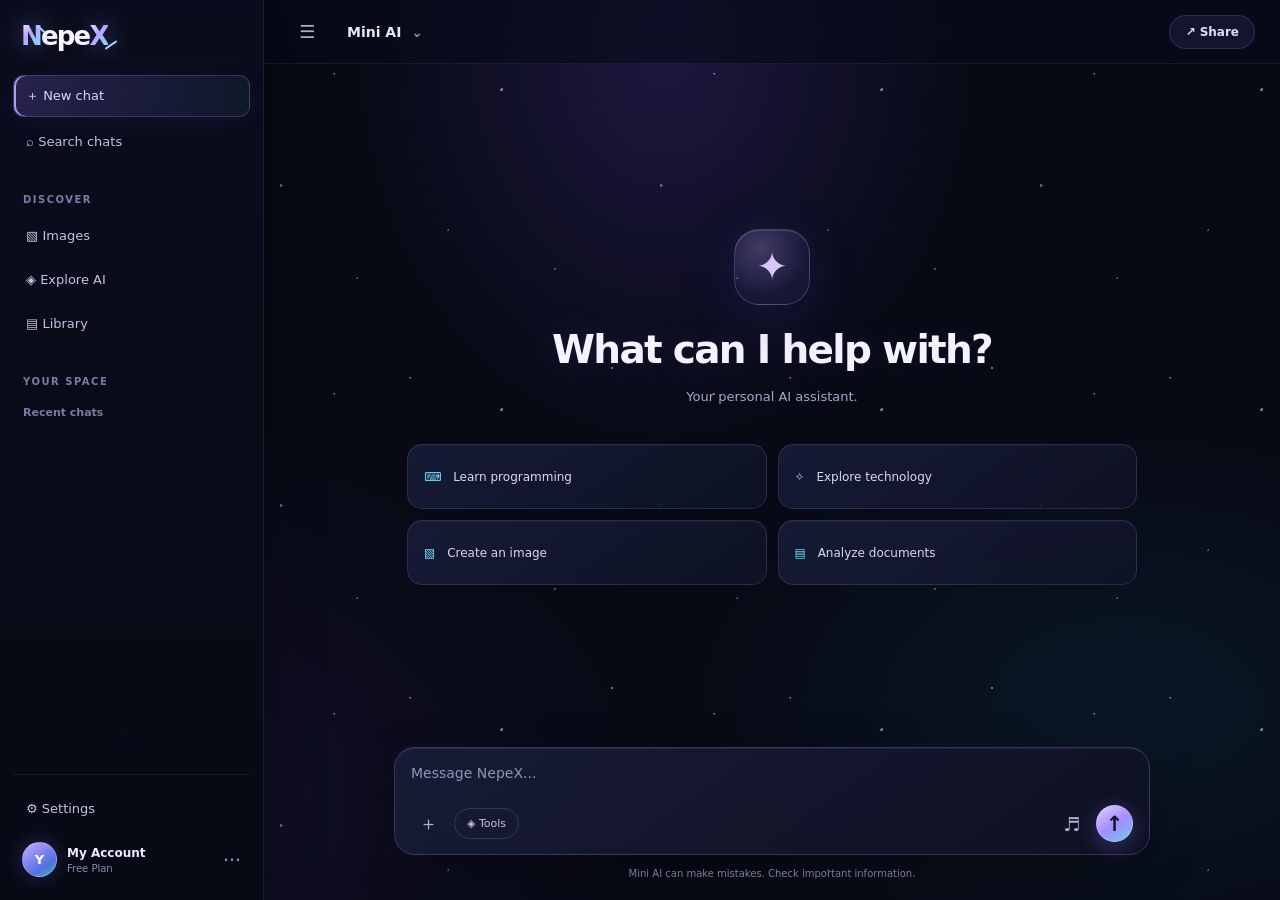
==== commit 10ea4ff9: "Updated and modified" ====
--- a/index.html
+++ b/index.html
@@ -4,7 +4,7 @@
 <head>
     <meta charset="UTF-8">
     <meta name="viewport" content="width=device-width, initial-scale=1.0">
-    <title>NepeX</title>
+    <title>NepeX — Explore Beyond</title>
     <link rel="stylesheet" href="style.css">
 </head>
 
@@ -48,7 +48,7 @@
 
         <div class="recent-label">Recent chats</div>
         <div id="history">
-            <div class="history-item">✦ Welcome to Mini AI</div>
+            <div class="history-item">✦ Welcome to NepeX</div>
         </div>
 
         <div class="side-bottom">
@@ -74,7 +74,7 @@
         <header class="topbar">
             <div class="top-left">
                 <button class="icon-btn" onclick="toggleSidebar()">☰</button>
-                <span class="mobile-brand">Mini AI</span>
+                <span class="mobile-brand">NepeX</span>
                 <button class="model-btn" onclick="showFeature('Model selection')">
                     Mini AI <span>⌄</span>
                 </button>
@@ -133,7 +133,7 @@
 
                 <textarea
                     id="userInput"
-                    placeholder="Message Mini AI..."
+                    placeholder="Message NepeX..."
                     rows="1"
                 ></textarea>
 
--- a/style.css
+++ b/style.css
@@ -1,741 +1,297 @@
 /* =========================================================
-   NEPEX — PREMIUM DARK INTERFACE
-   Replace your existing style.css with this file.
-   Keeps the existing HTML/JavaScript class names.
+   NEPEX — COSMIC SIGNATURE THEME
+   Replace style.css with this file.
+   Keeps the existing HTML and JavaScript class names.
 ========================================================= */
 
 :root {
-    color-scheme: dark;
-    --bg: #171719;
-    --sidebar: #111113;
-    --surface: #202024;
-    --surface-hover: #29272f;
-    --surface-soft: #242229;
-    --border: #303036;
-    --border-strong: #40394b;
-    --text: #f4f1f8;
-    --muted: #a19ba9;
-    --muted-2: #77717f;
-    --purple: #a879f5;
-    --purple-bright: #c19aff;
-    --purple-deep: #7544c7;
-    --purple-wash: rgba(168, 121, 245, .12);
-    --shadow: 0 18px 55px rgba(0, 0, 0, .28);
-}
-
-* {
-    margin: 0;
-    padding: 0;
-    box-sizing: border-box;
-}
-
-html {
-    height: 100%;
-    background: var(--bg);
-}
+  color-scheme: dark;
+  --bg: #070914;
+  --sidebar: #090b18;
+  --surface: rgba(17, 21, 42, .82);
+  --surface-hover: rgba(40, 43, 78, .78);
+  --surface-soft: #11152a;
+  --border: rgba(153, 160, 255, .14);
+  --border-strong: rgba(166, 139, 255, .38);
+  --text: #f4f3ff;
+  --muted: #a6a8c4;
+  --muted-2: #777b9f;
+  --purple: #a98bff;
+  --purple-bright: #d1baff;
+  --purple-deep: #7257df;
+  --purple-wash: rgba(169, 139, 255, .13);
+  --cyan: #79e4ff;
+  --shadow: 0 22px 70px rgba(0, 0, 0, .42);
+}
+
+* { margin: 0; padding: 0; box-sizing: border-box; }
+
+html { height: 100%; background: var(--bg); }
 
 body {
-    min-height: 100%;
-    height: 100vh;
-    overflow: hidden;
-    background:
-        radial-gradient(ellipse at 55% 0%, rgba(116, 70, 166, .075), transparent 42%),
-        var(--bg);
-    color: var(--text);
-    font-family: Inter, ui-sans-serif, system-ui, -apple-system, BlinkMacSystemFont, "Segoe UI", sans-serif;
-    -webkit-font-smoothing: antialiased;
-}
-
-button {
-    font: inherit;
-    color: inherit;
-    border: 0;
-    cursor: pointer;
-}
-
-button:focus-visible,
-textarea:focus-visible {
-    outline: 2px solid var(--purple-bright);
-    outline-offset: 3px;
-}
-
-::selection {
-    background: rgba(168, 121, 245, .32);
-    color: white;
-}
-
-/* APP FRAME */
-
-.app {
-    display: flex;
-    width: 100%;
-    height: 100vh;
-    min-height: 0;
-}
+  min-height: 100%;
+  height: 100vh;
+  overflow: hidden;
+  color: var(--text);
+  font-family: Inter, ui-sans-serif, system-ui, -apple-system, BlinkMacSystemFont, "Segoe UI", sans-serif;
+  -webkit-font-smoothing: antialiased;
+  background:
+    radial-gradient(ellipse at 52% 5%, rgba(104, 76, 214, .22), transparent 34%),
+    radial-gradient(ellipse at 88% 78%, rgba(29, 151, 190, .10), transparent 30%),
+    radial-gradient(ellipse at 10% 88%, rgba(93, 63, 171, .13), transparent 34%),
+    #070914;
+  position: relative;
+}
+
+/* Fine star field, kept subtle so text remains easy to read. */
+body::before {
+  content: "";
+  position: fixed;
+  inset: 0;
+  z-index: 0;
+  pointer-events: none;
+  opacity: .42;
+  background-image:
+    radial-gradient(1px 1px at 8% 18%, #fff 98%, transparent),
+    radial-gradient(1px 1px at 18% 72%, #b8caff 98%, transparent),
+    radial-gradient(1.5px 1.5px at 32% 28%, #fff 98%, transparent),
+    radial-gradient(1px 1px at 46% 84%, #a8c9ff 98%, transparent),
+    radial-gradient(1px 1px at 61% 15%, #fff 98%, transparent),
+    radial-gradient(1.5px 1.5px at 74% 58%, #d6c5ff 98%, transparent),
+    radial-gradient(1px 1px at 88% 23%, #fff 98%, transparent),
+    radial-gradient(1px 1px at 94% 87%, #9edfff 98%, transparent);
+  background-size: 380px 320px;
+}
+
+button { font: inherit; color: inherit; border: 0; cursor: pointer; }
+button:focus-visible, textarea:focus-visible { outline: 2px solid var(--cyan); outline-offset: 3px; }
+::selection { background: rgba(169, 139, 255, .38); color: white; }
+
+.app { position: relative; z-index: 1; display: flex; width: 100%; height: 100vh; min-height: 0; }
 
 /* SIDEBAR */
-
 .sidebar {
-    position: relative;
-    z-index: 20;
-    display: flex;
-    flex: 0 0 264px;
-    flex-direction: column;
-    width: 264px;
-    min-height: 0;
-    padding: 19px 13px 14px;
-    overflow: hidden;
-    background: linear-gradient(180deg, #121214 0%, #101012 100%);
-    border-right: 1px solid rgba(255, 255, 255, .055);
-    transition: margin-left .28s ease, transform .28s ease;
-}
-
-.sidebar.hidden {
-    margin-left: -264px;
-}
-
-.side-top {
-    display: flex;
-    align-items: center;
-    justify-content: space-between;
-    padding: 4px 8px 26px;
-}
+  position: relative;
+  z-index: 20;
+  display: flex;
+  flex: 0 0 264px;
+  flex-direction: column;
+  width: 264px;
+  min-height: 0;
+  padding: 19px 13px 14px;
+  overflow: hidden;
+  background: linear-gradient(180deg, rgba(10, 13, 29, .97), rgba(7, 9, 20, .98));
+  border-right: 1px solid rgba(164, 170, 255, .12);
+  box-shadow: 12px 0 50px rgba(0, 0, 0, .18);
+  transition: margin-left .28s ease, transform .28s ease;
+}
+.sidebar.hidden { margin-left: -264px; }
+.side-top { display: flex; align-items: center; justify-content: space-between; padding: 4px 8px 26px; }
 
 .brand {
-    display: inline-flex;
-    align-items: center;
-    position: relative;
-    color: #f5f0ff;
-    font-size: 25px;
-    font-weight: 800;
-    letter-spacing: -1.6px;
-    line-height: 1;
-}
-
-.logo-n,
-.logo-x {
-    position: relative;
-    display: inline-block;
-    color: transparent;
-    background: linear-gradient(140deg, #eadcff 4%, #bd91ff 42%, #8652d8 100%);
-    -webkit-background-clip: text;
-    background-clip: text;
-    filter: drop-shadow(0 0 9px rgba(168, 121, 245, .23));
-}
-
-.logo-n::after {
-    content: "";
-    position: absolute;
-    width: 10px;
-    height: 2px;
-    top: 5px;
-    right: -5px;
-    border-radius: 10px;
-    background: #c39cff;
-    transform: rotate(43deg);
-}
-
-.logo-x::after {
-    content: "";
-    position: absolute;
-    width: 14px;
-    height: 2px;
-    right: -10px;
-    bottom: 3px;
-    border-radius: 10px;
-    background: #b78aff;
-    transform: rotate(-34deg);
-}
+  display: inline-flex; align-items: center; position: relative;
+  color: #f8f5ff; font-size: 26px; font-weight: 850;
+  letter-spacing: -1.8px; line-height: 1;
+}
+.logo-n, .logo-x {
+  position: relative; display: inline-block; color: transparent;
+  background: linear-gradient(135deg, #f2eaff 0%, #bca2ff 42%, #6fe5ff 100%);
+  -webkit-background-clip: text; background-clip: text;
+  filter: drop-shadow(0 0 12px rgba(169, 139, 255, .48));
+}
+.logo-n::after, .logo-x::after {
+  content: ""; position: absolute; height: 2px; border-radius: 10px;
+  background: linear-gradient(90deg, var(--purple-bright), var(--cyan));
+}
+.logo-n::after { width: 10px; top: 5px; right: -5px; transform: rotate(43deg); }
+.logo-x::after { width: 14px; right: -10px; bottom: 3px; transform: rotate(-34deg); }
 
 .icon-btn {
-    display: inline-grid;
-    place-items: center;
-    min-width: 36px;
-    min-height: 36px;
-    padding: 8px;
-    border-radius: 10px;
-    background: transparent;
-    color: #aaa3b2;
-    font-size: 18px;
-    transition: background .2s ease, color .2s ease, transform .2s ease;
-}
-
-.icon-btn:hover,
-.side-button:hover,
-.profile:hover {
-    background: var(--surface-hover);
-    color: white;
-}
-
-.icon-btn:hover {
-    transform: translateY(-1px);
-}
-
-.close-btn {
-    display: none;
-}
+  display: inline-grid; place-items: center; min-width: 36px; min-height: 36px;
+  padding: 8px; border-radius: 11px; background: transparent; color: #aeb2d1;
+  font-size: 18px; transition: .2s ease;
+}
+.icon-btn:hover, .side-button:hover, .profile:hover { background: rgba(145, 133, 255, .12); color: white; }
+.icon-btn:hover { transform: translateY(-1px); }
+.close-btn { display: none; }
 
 .side-button {
-    display: block;
-    width: 100%;
-    margin-bottom: 5px;
-    padding: 11px 12px;
-    border: 1px solid transparent;
-    border-radius: 10px;
-    background: transparent;
-    color: #c4becb;
-    text-align: left;
-    font-size: 13px;
-    font-weight: 500;
-    transition: background .2s ease, border-color .2s ease, color .2s ease, transform .2s ease;
-}
-
-.side-button:hover {
-    background: #211d28;
-    color: #eee7fa;
-}
-
+  display: block; width: 100%; margin-bottom: 5px; padding: 11px 12px;
+  border: 1px solid transparent; border-radius: 11px; background: transparent;
+  color: #c2c4df; text-align: left; font-size: 13px; font-weight: 520;
+  transition: background .2s ease, border-color .2s ease, color .2s ease, transform .2s ease;
+}
+.side-button:hover { background: rgba(125, 113, 220, .13); color: #f0edff; transform: translateX(2px); }
 .side-button.active {
-    border-color: rgba(168, 121, 245, .13);
-    background: linear-gradient(100deg, rgba(168, 121, 245, .16), rgba(168, 121, 245, .055));
-    color: #d7bdff;
-}
-
-.menu-label {
-    margin: 28px 10px 11px;
-    color: #77717f;
-    font-size: 10px;
-    font-weight: 700;
-    letter-spacing: 1.35px;
-    text-transform: uppercase;
-}
-
-.recent-label {
-    margin: 8px 10px;
-    color: var(--muted-2);
-    font-size: 11px;
-    font-weight: 600;
-}
-
+  border-color: rgba(173, 148, 255, .24);
+  background: linear-gradient(100deg, rgba(147, 113, 255, .22), rgba(72, 176, 218, .07));
+  color: #e1d4ff;
+  box-shadow: inset 2px 0 0 #b69aff, 0 5px 22px rgba(89, 72, 180, .10);
+}
+.menu-label { margin: 28px 10px 11px; color: #777da7; font-size: 10px; font-weight: 750; letter-spacing: 1.5px; text-transform: uppercase; }
+.recent-label { margin: 8px 10px; color: var(--muted-2); font-size: 11px; font-weight: 650; }
 .history-item {
-    display: block;
-    margin-bottom: 3px;
-    padding: 10px 11px;
-    overflow: hidden;
-    border: 1px solid transparent;
-    border-radius: 9px;
-    color: #a9a2b0;
-    font-size: 12px;
-    text-overflow: ellipsis;
-    white-space: nowrap;
-    transition: background .2s ease, color .2s ease;
-}
-
-.history-item:hover {
-    background: #211d28 !important;
-    color: #f1eaff;
-}
-
-.side-bottom {
-    margin-top: auto;
-    padding-top: 14px;
-    border-top: 1px solid rgba(255, 255, 255, .055);
-}
-
-.profile {
-    display: flex;
-    width: 100%;
-    align-items: center;
-    gap: 10px;
-    padding: 9px;
-    border-radius: 11px;
-    background: transparent;
-    color: var(--text);
-    text-align: left;
-    transition: background .2s ease;
-}
-
+  display: block; margin-bottom: 3px; padding: 10px 11px; overflow: hidden;
+  border: 1px solid transparent; border-radius: 9px; color: #aeb1ce;
+  font-size: 12px; text-overflow: ellipsis; white-space: nowrap;
+  transition: background .2s ease, color .2s ease;
+}
+.history-item:hover { background: rgba(125, 113, 220, .13) !important; color: #f1eaff; }
+.side-bottom { margin-top: auto; padding-top: 14px; border-top: 1px solid rgba(164, 170, 255, .10); }
+.profile { display: flex; width: 100%; align-items: center; gap: 10px; padding: 9px; border-radius: 11px; background: transparent; color: var(--text); text-align: left; transition: background .2s ease; }
 .avatar {
-    display: grid;
-    flex: 0 0 35px;
-    width: 35px;
-    height: 35px;
-    place-items: center;
-    border: 1px solid rgba(255, 255, 255, .12);
-    border-radius: 50%;
-    background: linear-gradient(145deg, #b98aff, #6840a9);
-    color: white;
-    font-size: 13px;
-    font-weight: 800;
-    box-shadow: 0 3px 14px rgba(122, 72, 190, .22);
-}
-
-.profile strong {
-    display: block;
-    color: #eee9f3;
-    font-size: 12px;
-    font-weight: 650;
-}
-
-.profile small {
-    display: block;
-    margin-top: 3px;
-    color: #898290;
-    font-size: 10px;
-}
-
-.profile-more {
-    margin-left: auto;
-    color: #928b99;
-    font-size: 19px;
-}
+  display: grid; flex: 0 0 35px; width: 35px; height: 35px; place-items: center;
+  border: 1px solid rgba(255, 255, 255, .22); border-radius: 50%;
+  background: linear-gradient(145deg, #c4a8ff, #536fe0 70%, #42b9d0);
+  color: white; font-size: 13px; font-weight: 800; box-shadow: 0 0 22px rgba(126, 112, 255, .3);
+}
+.profile strong { display: block; color: #eeeaff; font-size: 12px; font-weight: 650; }
+.profile small { display: block; margin-top: 3px; color: #898eaf; font-size: 10px; }
+.profile-more { margin-left: auto; color: #9297b7; font-size: 19px; }
 
 /* MAIN AREA */
-
-.main {
-    position: relative;
-    display: flex;
-    flex: 1;
-    flex-direction: column;
-    min-width: 0;
-    min-height: 0;
-}
-
+.main { position: relative; display: flex; flex: 1; flex-direction: column; min-width: 0; min-height: 0; }
 .topbar {
-    display: flex;
-    flex: 0 0 64px;
-    height: 64px;
-    align-items: center;
-    justify-content: space-between;
-    padding: 0 25px;
-    border-bottom: 1px solid rgba(255, 255, 255, .045);
-    background: rgba(23, 23, 25, .76);
-    backdrop-filter: blur(16px);
-}
-
-.top-left {
-    display: flex;
-    align-items: center;
-    gap: 12px;
-}
-
-.model-btn {
-    padding: 8px 10px;
-    border-radius: 9px;
-    background: transparent;
-    color: #e7e1ed;
-    font-size: 14px;
-    font-weight: 650;
-    transition: background .2s ease;
-}
-
-.model-btn:hover {
-    background: rgba(255, 255, 255, .055);
-}
-
-.model-btn span {
-    margin-left: 5px;
-    color: #928a9a;
-}
-
+  display: flex; flex: 0 0 64px; height: 64px; align-items: center; justify-content: space-between;
+  padding: 0 25px; border-bottom: 1px solid rgba(164, 170, 255, .10);
+  background: rgba(8, 11, 25, .62); backdrop-filter: blur(20px);
+}
+.top-left { display: flex; align-items: center; gap: 12px; }
+.model-btn { padding: 8px 10px; border-radius: 9px; background: transparent; color: #e9e6ff; font-size: 14px; font-weight: 680; transition: background .2s ease; }
+.model-btn:hover { background: rgba(255, 255, 255, .06); }
+.model-btn span { margin-left: 5px; color: #9297b7; }
 .share-btn {
-    padding: 9px 15px;
-    border: 1px solid rgba(255, 255, 255, .09);
-    border-radius: 22px;
-    background: #242328;
-    color: #ded8e5;
-    font-size: 12px;
-    font-weight: 550;
-    transition: border-color .2s ease, background .2s ease, transform .2s ease;
-}
-
-.share-btn:hover {
-    border-color: rgba(168, 121, 245, .35);
-    background: #2c2733;
-    transform: translateY(-1px);
-}
-
-.mobile-brand {
-    display: none;
-}
+  padding: 9px 15px; border: 1px solid rgba(170, 164, 255, .18); border-radius: 22px;
+  background: rgba(23, 27, 53, .75); color: #e0def7; font-size: 12px; font-weight: 550;
+  transition: .2s ease;
+}
+.share-btn:hover { border-color: rgba(121, 228, 255, .48); background: rgba(53, 57, 102, .55); transform: translateY(-1px); }
+.mobile-brand { display: none; }
 
 /* CHAT AREA */
-
 .chat-area {
-    display: flex;
-    flex: 1;
-    min-height: 0;
-    flex-direction: column;
-    align-items: center;
-    padding: 25px 22px 12px;
-    overflow-y: auto;
-    scrollbar-color: #49434f transparent;
-    scrollbar-width: thin;
-}
-
-.welcome {
-    width: 100%;
-    max-width: 730px;
-    margin: auto;
-    padding: 30px 0;
-    text-align: center;
-    animation: welcome-in .65s ease both;
-}
-
-@keyframes welcome-in {
-    from { opacity: 0; transform: translateY(12px); }
-    to { opacity: 1; transform: translateY(0); }
-}
-
+  display: flex; flex: 1; min-height: 0; flex-direction: column; align-items: center;
+  padding: 25px 22px 12px; overflow-y: auto; scrollbar-color: #4d4b7c transparent; scrollbar-width: thin;
+}
+.welcome { width: 100%; max-width: 730px; margin: auto; padding: 30px 0; text-align: center; animation: welcome-in .7s ease both; }
+@keyframes welcome-in { from { opacity: 0; transform: translateY(14px); } to { opacity: 1; transform: translateY(0); } }
 .welcome-icon {
-    display: inline-block;
-    margin-bottom: 22px;
-    color: var(--purple-bright);
-    font-size: 43px;
-    filter: drop-shadow(0 0 17px rgba(168, 121, 245, .35));
-}
-
+  display: inline-grid; width: 76px; height: 76px; place-items: center; margin-bottom: 22px;
+  border: 1px solid rgba(190, 174, 255, .25); border-radius: 25px;
+  background: radial-gradient(circle at 35% 25%, rgba(198, 177, 255, .25), rgba(70, 78, 160, .12) 65%, rgba(33, 170, 205, .08));
+  color: #d8c6ff; font-size: 39px; filter: drop-shadow(0 0 24px rgba(153, 123, 255, .24));
+  box-shadow: inset 0 1px 0 rgba(255,255,255,.12), 0 15px 55px rgba(49, 48, 125, .18);
+}
 .welcome h1 {
-    color: #f3eff8;
-    font-size: clamp(25px, 3vw, 34px);
-    font-weight: 650;
-    letter-spacing: -1.35px;
-    line-height: 1.2;
-}
-
-.welcome p {
-    margin-top: 12px;
-    color: #9b94a2;
-    font-size: 13px;
-    line-height: 1.6;
-}
-
-.suggestions {
-    display: grid;
-    grid-template-columns: 1fr 1fr;
-    gap: 11px;
-    margin-top: 36px;
-}
-
+  color: #f5f2ff; font-size: clamp(27px, 3.2vw, 39px); font-weight: 700;
+  letter-spacing: -1.7px; line-height: 1.18;
+  text-shadow: 0 0 35px rgba(177, 154, 255, .15);
+}
+.welcome p { margin-top: 13px; color: #a5a8c8; font-size: 13px; line-height: 1.7; }
+.suggestions { display: grid; grid-template-columns: 1fr 1fr; gap: 11px; margin-top: 36px; }
 .suggestions button {
-    min-height: 65px;
-    padding: 15px 16px;
-    border: 1px solid #34313a;
-    border-radius: 13px;
-    background: linear-gradient(145deg, #242328, #1e1d21);
-    color: #d6d0dc;
-    text-align: left;
-    font-size: 12px;
-    line-height: 1.5;
-    transition: border-color .22s ease, background .22s ease, transform .22s ease, box-shadow .22s ease;
-}
-
+  min-height: 65px; padding: 15px 16px; border: 1px solid rgba(160, 163, 235, .17);
+  border-radius: 15px; background: linear-gradient(145deg, rgba(24, 29, 58, .88), rgba(15, 19, 39, .88));
+  color: #d9d9f1; text-align: left; font-size: 12px; line-height: 1.5;
+  box-shadow: inset 0 1px 0 rgba(255,255,255,.035);
+  transition: border-color .22s ease, background .22s ease, transform .22s ease, box-shadow .22s ease;
+}
 .suggestions button:hover {
-    transform: translateY(-2px);
-    border-color: rgba(168, 121, 245, .48);
-    background: linear-gradient(145deg, #2a2532, #211f26);
-    box-shadow: 0 9px 24px rgba(0, 0, 0, .15);
-}
-
-.suggestions span {
-    margin-right: 8px;
-    color: var(--purple-bright);
-}
+  transform: translateY(-3px); border-color: rgba(170, 151, 255, .48);
+  background: linear-gradient(145deg, rgba(43, 43, 87, .92), rgba(19, 39, 62, .92));
+  box-shadow: 0 12px 30px rgba(0, 0, 0, .22), 0 0 25px rgba(120, 105, 235, .09);
+}
+.suggestions span { margin-right: 8px; color: var(--cyan); }
 
 /* CHAT MESSAGES */
-
-.chatbox {
-    width: 100%;
-    max-width: 760px;
-    margin: 0 auto;
-}
-
+.chatbox { width: 100%; max-width: 760px; margin: 0 auto; }
 .message {
-    max-width: 86%;
-    margin: 17px 0;
-    padding: 13px 17px;
-    overflow-wrap: anywhere;
-    border-radius: 16px;
-    font-size: 13px;
-    line-height: 1.75;
-    animation: message-in .22s ease both;
-}
-
-@keyframes message-in {
-    from { opacity: 0; transform: translateY(5px); }
-    to { opacity: 1; transform: translateY(0); }
-}
-
+  max-width: 86%; margin: 17px 0; padding: 13px 17px; overflow-wrap: anywhere;
+  border-radius: 16px; font-size: 13px; line-height: 1.75; animation: message-in .22s ease both;
+}
+@keyframes message-in { from { opacity: 0; transform: translateY(5px); } to { opacity: 1; transform: translateY(0); } }
 .user-message {
-    width: fit-content;
-    margin-left: auto;
-    border: 1px solid rgba(168, 121, 245, .13);
-    border-bottom-right-radius: 5px;
-    background: linear-gradient(135deg, #30283b, #28232f);
-    color: #f1eafa;
-}
-
-.ai-message {
-    margin-right: auto;
-    border-bottom-left-radius: 5px;
-    color: #e4dfe9;
-}
+  width: fit-content; margin-left: auto; border: 1px solid rgba(177, 153, 255, .22);
+  border-bottom-right-radius: 5px; background: linear-gradient(135deg, rgba(76, 57, 139, .78), rgba(36, 67, 105, .76));
+  color: #f3efff; box-shadow: 0 8px 25px rgba(0, 0, 0, .13);
+}
+.ai-message { margin-right: auto; border-bottom-left-radius: 5px; color: #e6e6f7; }
 
 /* INPUT AREA */
-
-.input-section {
-    width: 100%;
-    max-width: 800px;
-    margin: 0 auto;
-    padding: 10px 22px 19px;
-}
-
+.input-section { width: 100%; max-width: 800px; margin: 0 auto; padding: 10px 22px 19px; }
 .input-box {
-    padding: 15px 16px 12px;
-    border: 1px solid #3a3542;
-    border-radius: 21px;
-    background: linear-gradient(145deg, #242328, #202024);
-    box-shadow: 0 12px 35px rgba(0, 0, 0, .16);
-    transition: border-color .22s ease, box-shadow .22s ease, background .22s ease;
-}
-
+  padding: 15px 16px 12px; border: 1px solid rgba(165, 160, 235, .24); border-radius: 21px;
+  background: linear-gradient(145deg, rgba(24, 28, 54, .96), rgba(14, 18, 37, .96));
+  box-shadow: 0 16px 48px rgba(0, 0, 0, .28), inset 0 1px 0 rgba(255,255,255,.055);
+  transition: border-color .22s ease, box-shadow .22s ease, background .22s ease;
+}
 .input-box:focus-within {
-    border-color: rgba(168, 121, 245, .7);
-    background: #25232a;
-    box-shadow: 0 0 0 3px rgba(168, 121, 245, .075), 0 14px 38px rgba(0, 0, 0, .2);
-}
-
+  border-color: rgba(158, 144, 255, .72); background: rgba(25, 29, 58, .98);
+  box-shadow: 0 0 0 3px rgba(169, 139, 255, .09), 0 16px 48px rgba(0, 0, 0, .3), 0 0 30px rgba(117, 103, 224, .12);
+}
 textarea {
-    display: block;
-    width: 100%;
-    min-height: 31px;
-    max-height: 130px;
-    resize: none;
-    outline: none;
-    border: none;
-    background: transparent;
-    color: #f4eff8;
-    font-family: inherit;
-    font-size: 14px;
-    line-height: 1.55;
-}
-
-textarea::placeholder {
-    color: #898391;
-}
-
-.input-actions {
-    display: flex;
-    align-items: center;
-    justify-content: space-between;
-    margin-top: 11px;
-}
-
-.left-actions,
-.right-actions {
-    display: flex;
-    align-items: center;
-    gap: 8px;
-}
-
+  display: block; width: 100%; min-height: 31px; max-height: 130px; resize: none;
+  outline: none; border: none; background: transparent; color: #f4f1ff;
+  font-family: inherit; font-size: 14px; line-height: 1.55;
+}
+textarea::placeholder { color: #9296b5; }
+.input-actions { display: flex; align-items: center; justify-content: space-between; margin-top: 11px; }
+.left-actions, .right-actions { display: flex; align-items: center; gap: 8px; }
 .input-btn {
-    display: inline-grid;
-    min-width: 33px;
-    min-height: 33px;
-    place-items: center;
-    padding: 5px 8px;
-    border-radius: 50%;
-    background: transparent;
-    color: #aaa2b1;
-    font-size: 19px;
-    transition: background .2s ease, color .2s ease;
-}
-
-.input-btn:hover,
-.tool-btn:hover {
-    background: #34303b;
-    color: #e9dcff;
-}
-
+  display: inline-grid; min-width: 33px; min-height: 33px; place-items: center;
+  padding: 5px 8px; border-radius: 50%; background: transparent; color: #b0b3d1;
+  font-size: 19px; transition: background .2s ease, color .2s ease;
+}
+.input-btn:hover, .tool-btn:hover { background: rgba(145, 133, 255, .15); color: #e9e1ff; }
 .tool-btn {
-    padding: 8px 12px;
-    border: 1px solid #46404d;
-    border-radius: 20px;
-    background: transparent;
-    color: #bcb4c5;
-    font-size: 11px;
-    transition: background .2s ease, border-color .2s ease, color .2s ease;
-}
-
-.tool-btn:hover {
-    border-color: rgba(168, 121, 245, .4);
-}
-
+  padding: 8px 12px; border: 1px solid rgba(164, 162, 224, .22); border-radius: 20px;
+  background: transparent; color: #c3c4df; font-size: 11px; transition: .2s ease;
+}
+.tool-btn:hover { border-color: rgba(121, 228, 255, .38); }
 .send-btn {
-    display: grid;
-    width: 35px;
-    height: 35px;
-    place-items: center;
-    border: 1px solid rgba(255, 255, 255, .15);
-    border-radius: 50%;
-    background: linear-gradient(145deg, #c9a7ff, #8954d5);
-    color: #17121e;
-    font-size: 21px;
-    font-weight: 750;
-    box-shadow: 0 4px 15px rgba(137, 84, 213, .24);
-    transition: transform .2s ease, box-shadow .2s ease, filter .2s ease;
-}
-
-.send-btn:hover {
-    transform: translateY(-2px) scale(1.04);
-    box-shadow: 0 7px 21px rgba(137, 84, 213, .38);
-    filter: brightness(1.08);
-}
-
-.disclaimer {
-    margin-top: 11px;
-    color: #77717d;
-    font-size: 10px;
-    line-height: 1.5;
-    text-align: center;
-}
+  display: grid; width: 37px; height: 37px; place-items: center;
+  border: 1px solid rgba(255, 255, 255, .28); border-radius: 50%;
+  background: linear-gradient(145deg, #e0ceff, #a68aff 52%, #6ccfe9);
+  color: #11132a; font-size: 21px; font-weight: 800;
+  box-shadow: 0 5px 20px rgba(141, 117, 255, .32); transition: transform .2s ease, box-shadow .2s ease, filter .2s ease;
+}
+.send-btn:hover { transform: translateY(-2px) scale(1.05); box-shadow: 0 8px 26px rgba(141, 117, 255, .48); filter: brightness(1.08); }
+.disclaimer { margin-top: 11px; color: #777d9f; font-size: 10px; line-height: 1.5; text-align: center; }
 
 /* TOAST */
-
 .toast {
-    position: fixed;
-    z-index: 100;
-    bottom: 25px;
-    left: 50%;
-    padding: 12px 18px;
-    transform: translate(-50%, 20px);
-    border: 1px solid #59466f;
-    border-radius: 11px;
-    background: #211b29;
-    color: #eee5fa;
-    box-shadow: var(--shadow);
-    font-size: 12px;
-    opacity: 0;
-    pointer-events: none;
-    transition: opacity .25s ease, transform .25s ease;
-}
-
-.toast.show {
-    transform: translate(-50%, 0);
-    opacity: 1;
-}
+  position: fixed; z-index: 100; bottom: 25px; left: 50%; padding: 12px 18px;
+  transform: translate(-50%, 20px); border: 1px solid rgba(178, 154, 255, .35);
+  border-radius: 11px; background: rgba(20, 20, 48, .96); color: #eee8ff;
+  box-shadow: var(--shadow); font-size: 12px; opacity: 0; pointer-events: none;
+  transition: opacity .25s ease, transform .25s ease;
+}
+.toast.show { transform: translate(-50%, 0); opacity: 1; }
 
 /* RESPONSIVE */
-
 @media (max-width: 760px) {
-    .sidebar {
-        flex-basis: 250px;
-        width: 250px;
-    }
-
-    .sidebar.hidden {
-        margin-left: -250px;
-    }
-
-    .topbar {
-        padding: 0 15px;
-    }
-
-    .chat-area {
-        padding-right: 16px;
-        padding-left: 16px;
-    }
-}
-
+  .sidebar { flex-basis: 250px; width: 250px; }
+  .sidebar.hidden { margin-left: -250px; }
+  .topbar { padding: 0 15px; }
+  .chat-area { padding-right: 16px; padding-left: 16px; }
+}
 @media (max-width: 650px) {
-    .sidebar {
-        position: fixed;
-        top: 0;
-        bottom: 0;
-        left: 0;
-        z-index: 50;
-        width: 270px;
-        transform: translateX(0);
-        box-shadow: 18px 0 45px rgba(0, 0, 0, .35);
-    }
-
-    .sidebar.hidden {
-        margin-left: 0;
-        transform: translateX(-100%);
-    }
-
-    .close-btn {
-        display: inline-grid;
-    }
-
-    .mobile-brand {
-        display: block;
-        color: #f1eaff;
-        font-size: 15px;
-        font-weight: 750;
-        letter-spacing: -.5px;
-    }
-
-    .topbar {
-        flex-basis: 58px;
-        height: 58px;
-        padding: 0 11px;
-    }
-
-    .model-btn {
-        font-size: 13px;
-    }
-
-    .share-btn {
-        padding: 8px 11px;
-        font-size: 11px;
-    }
-
-    .welcome {
-        padding: 24px 0;
-    }
-
-    .welcome h1 {
-        font-size: 25px;
-    }
-
-    .welcome p {
-        font-size: 12px;
-    }
-
-    .suggestions {
-        grid-template-columns: 1fr;
-        gap: 9px;
-        margin-top: 27px;
-    }
-
-    .suggestions button {
-        min-height: 54px;
-        padding: 12px 14px;
-    }
-
-    .input-section {
-        padding: 8px 11px 13px;
-    }
-
-    .input-box {
-        padding: 13px 13px 10px;
-        border-radius: 18px;
-    }
-
-    .message {
-        max-width: 94%;
-        font-size: 13px;
-    }
-}
-
+  .sidebar { position: fixed; top: 0; bottom: 0; left: 0; z-index: 50; width: 270px; transform: translateX(0); box-shadow: 18px 0 45px rgba(0,0,0,.48); }
+  .sidebar.hidden { margin-left: 0; transform: translateX(-100%); }
+  .close-btn { display: inline-grid; }
+  .mobile-brand { display: block; color: #f1eaff; font-size: 15px; font-weight: 750; letter-spacing: -.5px; }
+  .topbar { flex-basis: 58px; height: 58px; padding: 0 11px; }
+  .model-btn { font-size: 13px; }
+  .share-btn { padding: 8px 11px; font-size: 11px; }
+  .welcome { padding: 24px 0; }
+  .welcome h1 { font-size: 25px; }
+  .welcome p { font-size: 12px; }
+  .suggestions { grid-template-columns: 1fr; gap: 9px; margin-top: 27px; }
+  .suggestions button { min-height: 54px; padding: 12px 14px; }
+  .input-section { padding: 8px 11px 13px; }
+  .input-box { padding: 13px 13px 10px; border-radius: 18px; }
+  .message { max-width: 94%; font-size: 13px; }
+}
 @media (prefers-reduced-motion: reduce) {
-    *,
-    *::before,
-    *::after {
-        scroll-behavior: auto !important;
-        animation-duration: .01ms !important;
-        animation-iteration-count: 1 !important;
-        transition-duration: .01ms !important;
-    }
-}
+  *, *::before, *::after { scroll-behavior: auto !important; animation-duration: .01ms !important; animation-iteration-count: 1 !important; transition-duration: .01ms !important; }
+}
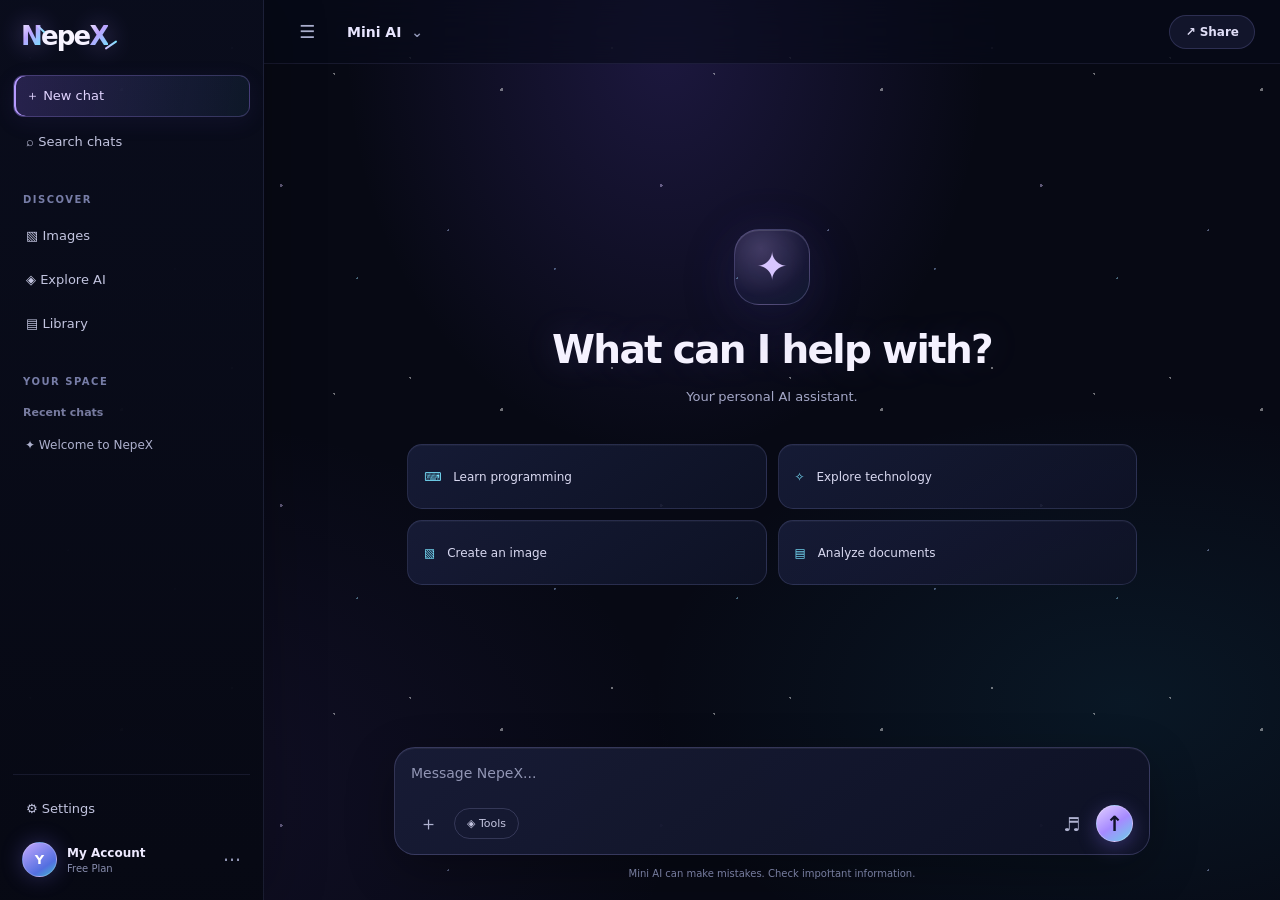
==== commit 2def3a45: "Updated" ====
--- a/index.html
+++ b/index.html
@@ -123,6 +123,10 @@
             </div>
 
             <div id="chatbox" class="chatbox"></div>
+            <div id="thinkingIndicator" class="thinking-indicator" role="status" aria-live="polite" hidden>
+                <span class="thinking-orbit" aria-hidden="true"><span class="thinking-light"></span></span>
+                <span>Just A Sec.</span>
+            </div>
 
         </section>
 
--- a/style.css
+++ b/style.css
@@ -295,3 +295,101 @@
 @media (prefers-reduced-motion: reduce) {
   *, *::before, *::after { scroll-behavior: auto !important; animation-duration: .01ms !important; animation-iteration-count: 1 !important; transition-duration: .01ms !important; }
 }
+
+
+/* NEPEX THINKING INDICATOR */
+.thinking-indicator {
+  display: flex;
+  width: fit-content;
+  align-items: center;
+  gap: 11px;
+  margin: 12px auto 18px;
+  padding: 9px 14px;
+  color: rgba(211, 190, 145, .78);
+  font-size: 12px;
+  letter-spacing: .25px;
+  text-shadow: 0 0 14px rgba(198, 161, 91, .16);
+  animation: thinking-fade-in .28s ease both;
+}
+.thinking-indicator[hidden] { display: none; }
+.thinking-orbit {
+  position: relative;
+  display: inline-block;
+  width: 19px;
+  height: 19px;
+  flex: 0 0 19px;
+  border: 1px solid rgba(198, 161, 91, .20);
+  border-radius: 50%;
+  animation: thinking-spin 1.25s linear infinite;
+}
+.thinking-orbit::before {
+  content: "";
+  position: absolute;
+  inset: 3px;
+  border: 1px solid rgba(255, 255, 255, .10);
+  border-radius: 50%;
+}
+.thinking-light {
+  position: absolute;
+  top: -2px;
+  left: 7px;
+  width: 5px;
+  height: 5px;
+  border-radius: 50%;
+  background: #fffdf5;
+  box-shadow: 0 0 5px 2px rgba(255, 250, 225, .58),
+              0 0 12px 4px rgba(198, 161, 91, .34);
+}
+@keyframes thinking-spin { to { transform: rotate(360deg); } }
+@keyframes thinking-fade-in {
+  from { opacity: 0; transform: translateY(4px); }
+  to { opacity: 1; transform: translateY(0); }
+}
+
+/* CHAT HISTORY DELETE BUTTON */
+.history-row {
+  display: flex;
+  align-items: center;
+  gap: 3px;
+  width: 100%;
+  margin-bottom: 3px;
+  border: 1px solid transparent;
+  border-radius: 9px;
+  transition: background .2s ease, border-color .2s ease;
+}
+.history-row:hover { background: rgba(125, 113, 220, .10); }
+.history-row.active {
+  background: rgba(125, 113, 220, .13);
+  border-color: rgba(173, 148, 255, .16);
+}
+.history-row .history-item {
+  flex: 1;
+  min-width: 0;
+  margin: 0;
+  border: 0;
+  background: transparent;
+  text-align: left;
+}
+.history-delete {
+  display: grid;
+  width: 29px;
+  height: 29px;
+  flex: 0 0 29px;
+  place-items: center;
+  margin-right: 4px;
+  border-radius: 7px;
+  background: transparent;
+  color: #8589a8;
+  font-size: 17px;
+  opacity: .0;
+  transition: opacity .18s ease, color .18s ease, background .18s ease;
+}
+.history-row:hover .history-delete,
+.history-row:focus-within .history-delete { opacity: 1; }
+.history-delete:hover {
+  background: rgba(205, 105, 105, .14);
+  color: #ffaaaa;
+}
+@media (hover: none) {
+  .history-delete { opacity: .8; }
+}
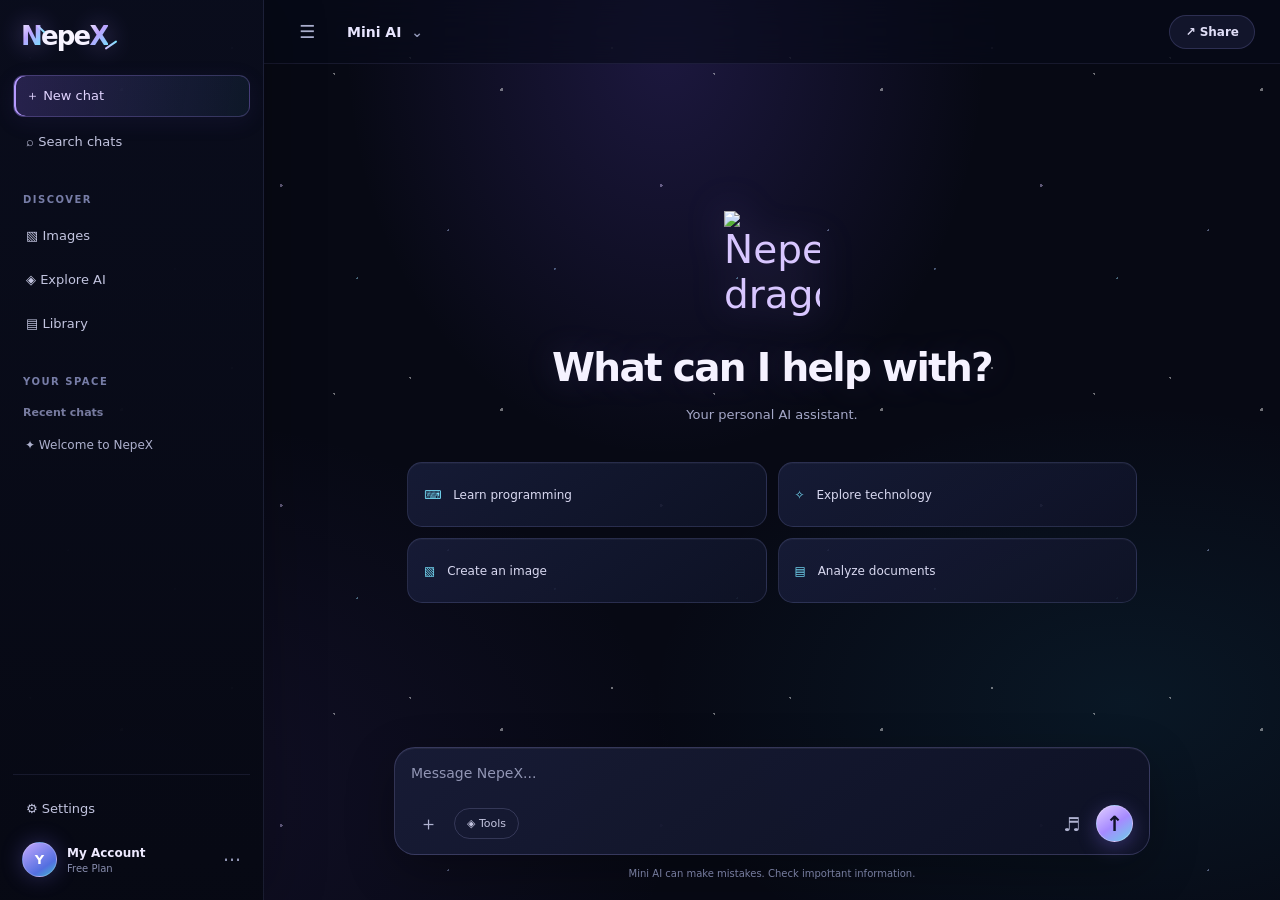
==== commit 34ebfa96: "Updated" ====
--- a/index.html
+++ b/index.html
@@ -90,7 +90,7 @@
 
             <div class="welcome" id="welcome">
 
-                <div class="welcome-icon">✦</div>
+                <div class="welcome-icon"><img src="dragon-logo.png" alt="NepeX dragon logo"></div>
 
                 <h1>What can I help with?</h1>
 
--- a/style.css
+++ b/style.css
@@ -393,3 +393,25 @@
 @media (hover: none) {
   .history-delete { opacity: .8; }
 }
+
+
+/* DRAGON BRAND MARK — replaces the Gemini-like welcome symbol */
+.welcome-icon {
+  display: flex;
+  width: 96px;
+  height: 112px;
+  align-items: center;
+  justify-content: center;
+  margin: 0 auto 22px;
+  border: 0;
+  border-radius: 0;
+  background: transparent;
+  box-shadow: none;
+  filter: drop-shadow(0 0 18px rgba(169, 139, 255, .25));
+}
+.welcome-icon img {
+  display: block;
+  width: 100%;
+  height: 100%;
+  object-fit: contain;
+}
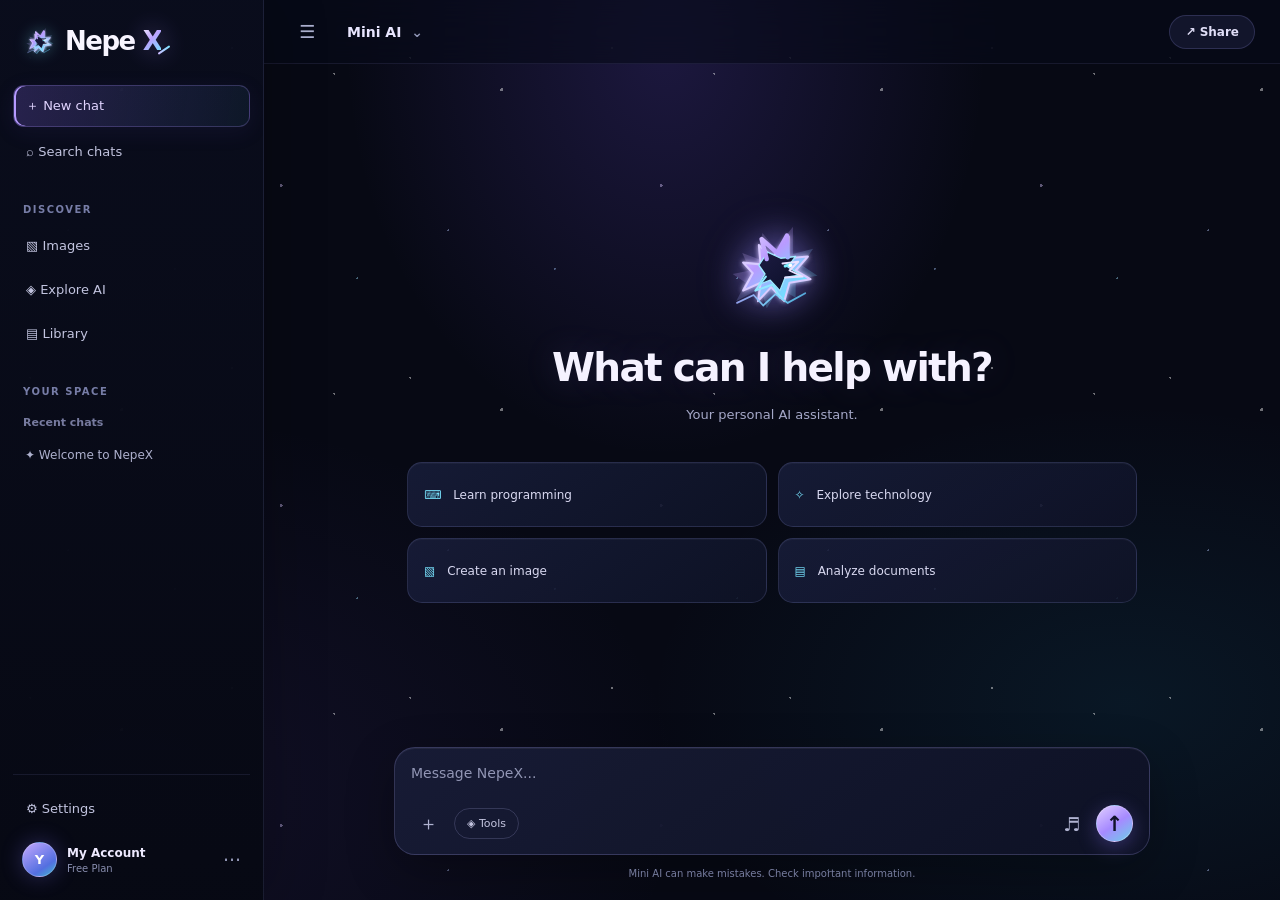
==== commit ce9b727d: "Update" ====
--- a/index.html
+++ b/index.html
@@ -5,6 +5,7 @@
     <meta charset="UTF-8">
     <meta name="viewport" content="width=device-width, initial-scale=1.0">
     <title>NepeX — Explore Beyond</title>
+    <link rel="icon" type="image/svg+xml" href="data:image/svg+xml,%3Csvg xmlns='http://www.w3.org/2000/svg' viewBox='0 0 100 100'%3E%3Cpath fill='%239b8cff' d='M15 80 35 50 25 28 48 42 70 12 68 48 90 44 77 65 88 78 60 78 48 95 43 72Z'/%3E%3C/svg%3E">
     <link rel="stylesheet" href="style.css">
 </head>
 
@@ -17,7 +18,29 @@
 
         <div class="side-top">
             <div class="brand">
-    <span class="logo-n">N</span><span>epe</span><span class="logo-x">X</span>
+    <svg class="dragon-mark" viewBox="0 0 128 128" role="img" aria-label="NepeX dragon emblem" xmlns="http://www.w3.org/2000/svg">
+  <defs>
+    <linearGradient id="dragonMetal" x1="18" y1="12" x2="108" y2="116" gradientUnits="userSpaceOnUse">
+      <stop stop-color="#F4E9FF"/><stop offset=".42" stop-color="#B99AFF"/><stop offset=".76" stop-color="#72DFFF"/><stop offset="1" stop-color="#3979C9"/>
+    </linearGradient>
+    <linearGradient id="dragonShadow" x1="30" y1="30" x2="100" y2="100" gradientUnits="userSpaceOnUse">
+      <stop stop-color="#24204C"/><stop offset="1" stop-color="#080D24"/>
+    </linearGradient>
+    <filter id="dragonGlow" x="-50%" y="-50%" width="200%" height="200%">
+      <feGaussianBlur stdDeviation="3.2" result="blur"/><feMerge><feMergeNode in="blur"/><feMergeNode in="SourceGraphic"/></feMerge>
+    </filter>
+  </defs>
+  <path d="M23 103 34 82 19 72 39 68 30 48 49 55 53 25 68 43 88 18 88 49 111 43 98 62 116 74 91 78 91 99 72 88 58 111 51 88Z" fill="url(#dragonMetal)" opacity=".22"/>
+  <path d="M31 91 42 71 31 59 51 61 49 39 65 53 83 29 82 54 105 52 91 68 108 78 84 82 78 103 63 87 48 103 51 82Z" fill="url(#dragonMetal)" stroke="#D9CBFF" stroke-width="2.4" stroke-linejoin="round" filter="url(#dragonGlow)"/>
+  <path d="M49 62 59 47 74 54 91 52 82 64 97 73 79 76 73 91 62 79 49 84 56 72Z" fill="url(#dragonShadow)" stroke="#9FEAFF" stroke-width="1.5" stroke-linejoin="round"/>
+  <path d="M58 55 52 32 70 48 81 28 82 53" fill="none" stroke="url(#dragonMetal)" stroke-width="5" stroke-linecap="round" stroke-linejoin="round"/>
+  <path d="M76 60 94 58 84 68 99 75 79 76" fill="none" stroke="#E9E0FF" stroke-width="2.2" stroke-linecap="round" stroke-linejoin="round"/>
+  <path d="M79 63 85 61" stroke="#7CF0FF" stroke-width="3.4" stroke-linecap="round"/>
+  <path d="M57 75 45 91 65 84 73 99" fill="none" stroke="#8FE8FF" stroke-width="2.4" stroke-linecap="round" stroke-linejoin="round"/>
+  <path d="M24 105 43 96 54 108 68 95 82 105 102 94" fill="none" stroke="url(#dragonMetal)" stroke-width="2" stroke-linecap="round" opacity=".9"/>
+  <circle cx="85" cy="62" r="2.1" fill="#FFFFFF"/>
+</svg>
+    <span>Nepe</span><span class="logo-x">X</span>
 </div>
             <button class="icon-btn close-btn" onclick="toggleSidebar()">✕</button>
         </div>
@@ -90,7 +113,28 @@
 
             <div class="welcome" id="welcome">
 
-                <div class="welcome-icon"><img src="dragon-logo.png" alt="NepeX dragon logo"></div>
+                <div class="welcome-icon"><svg class="dragon-mark" viewBox="0 0 128 128" role="img" aria-label="NepeX dragon emblem" xmlns="http://www.w3.org/2000/svg">
+  <defs>
+    <linearGradient id="dragonMetal" x1="18" y1="12" x2="108" y2="116" gradientUnits="userSpaceOnUse">
+      <stop stop-color="#F4E9FF"/><stop offset=".42" stop-color="#B99AFF"/><stop offset=".76" stop-color="#72DFFF"/><stop offset="1" stop-color="#3979C9"/>
+    </linearGradient>
+    <linearGradient id="dragonShadow" x1="30" y1="30" x2="100" y2="100" gradientUnits="userSpaceOnUse">
+      <stop stop-color="#24204C"/><stop offset="1" stop-color="#080D24"/>
+    </linearGradient>
+    <filter id="dragonGlow" x="-50%" y="-50%" width="200%" height="200%">
+      <feGaussianBlur stdDeviation="3.2" result="blur"/><feMerge><feMergeNode in="blur"/><feMergeNode in="SourceGraphic"/></feMerge>
+    </filter>
+  </defs>
+  <path d="M23 103 34 82 19 72 39 68 30 48 49 55 53 25 68 43 88 18 88 49 111 43 98 62 116 74 91 78 91 99 72 88 58 111 51 88Z" fill="url(#dragonMetal)" opacity=".22"/>
+  <path d="M31 91 42 71 31 59 51 61 49 39 65 53 83 29 82 54 105 52 91 68 108 78 84 82 78 103 63 87 48 103 51 82Z" fill="url(#dragonMetal)" stroke="#D9CBFF" stroke-width="2.4" stroke-linejoin="round" filter="url(#dragonGlow)"/>
+  <path d="M49 62 59 47 74 54 91 52 82 64 97 73 79 76 73 91 62 79 49 84 56 72Z" fill="url(#dragonShadow)" stroke="#9FEAFF" stroke-width="1.5" stroke-linejoin="round"/>
+  <path d="M58 55 52 32 70 48 81 28 82 53" fill="none" stroke="url(#dragonMetal)" stroke-width="5" stroke-linecap="round" stroke-linejoin="round"/>
+  <path d="M76 60 94 58 84 68 99 75 79 76" fill="none" stroke="#E9E0FF" stroke-width="2.2" stroke-linecap="round" stroke-linejoin="round"/>
+  <path d="M79 63 85 61" stroke="#7CF0FF" stroke-width="3.4" stroke-linecap="round"/>
+  <path d="M57 75 45 91 65 84 73 99" fill="none" stroke="#8FE8FF" stroke-width="2.4" stroke-linecap="round" stroke-linejoin="round"/>
+  <path d="M24 105 43 96 54 108 68 95 82 105 102 94" fill="none" stroke="url(#dragonMetal)" stroke-width="2" stroke-linecap="round" opacity=".9"/>
+  <circle cx="85" cy="62" r="2.1" fill="#FFFFFF"/>
+</svg></div>
 
                 <h1>What can I help with?</h1>
 
--- a/style.css
+++ b/style.css
@@ -415,3 +415,18 @@
   height: 100%;
   object-fit: contain;
 }
+
+
+/* NEPEX DRAGON BRAND ICON */
+.brand { gap: 8px; }
+.brand-mark {
+  display: block; width: 34px; height: 34px; object-fit: contain;
+  filter: drop-shadow(0 0 9px rgba(121, 228, 255, .28));
+}
+.brand > span:not(.logo-x) { letter-spacing: -1.5px; }
+
+/* Inline dragon emblem: always visible, no external image file required */
+.brand-mark, .dragon-mark { display:block; flex:0 0 auto; width:36px; height:36px; overflow:visible; }
+.brand .dragon-mark { filter: drop-shadow(0 0 8px rgba(121,228,255,.38)); }
+.welcome-icon { width:112px; height:112px; }
+.welcome-icon .dragon-mark { width:100%; height:100%; filter: drop-shadow(0 0 17px rgba(137,130,255,.48)); }
